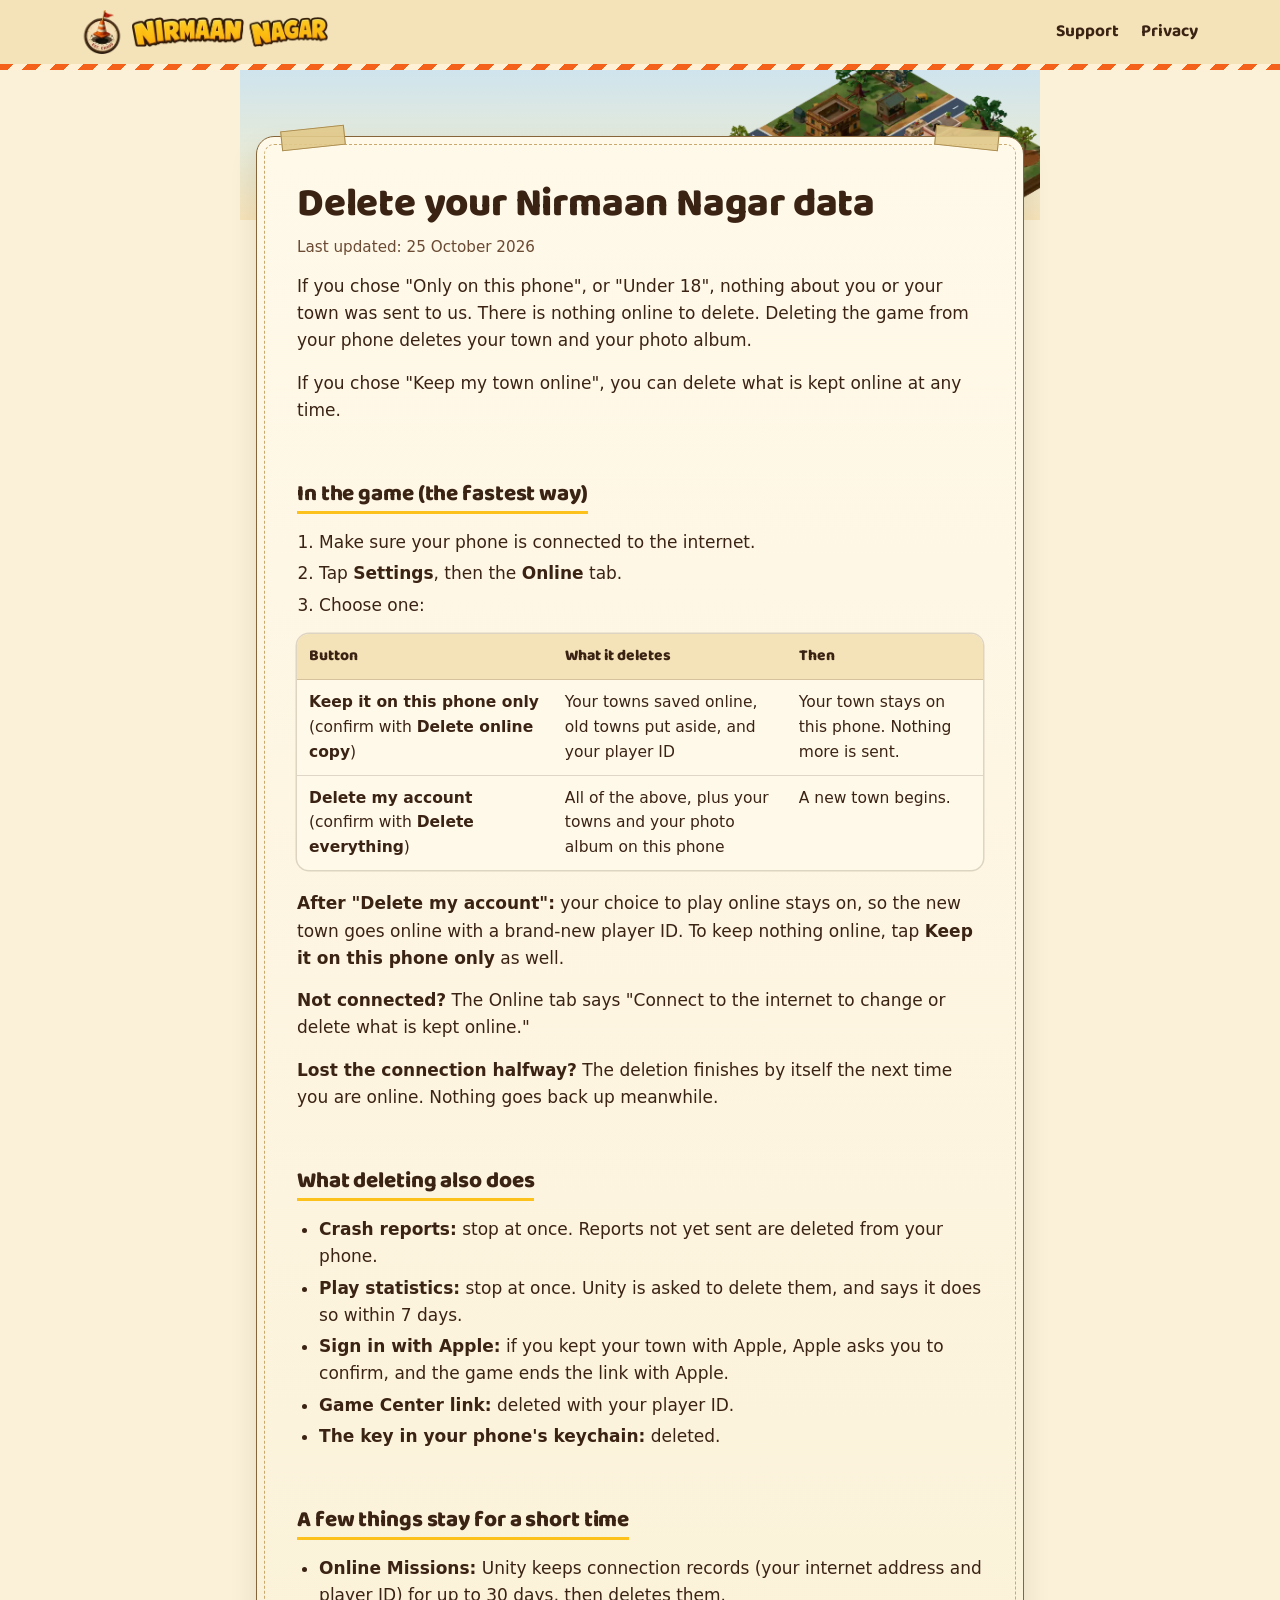
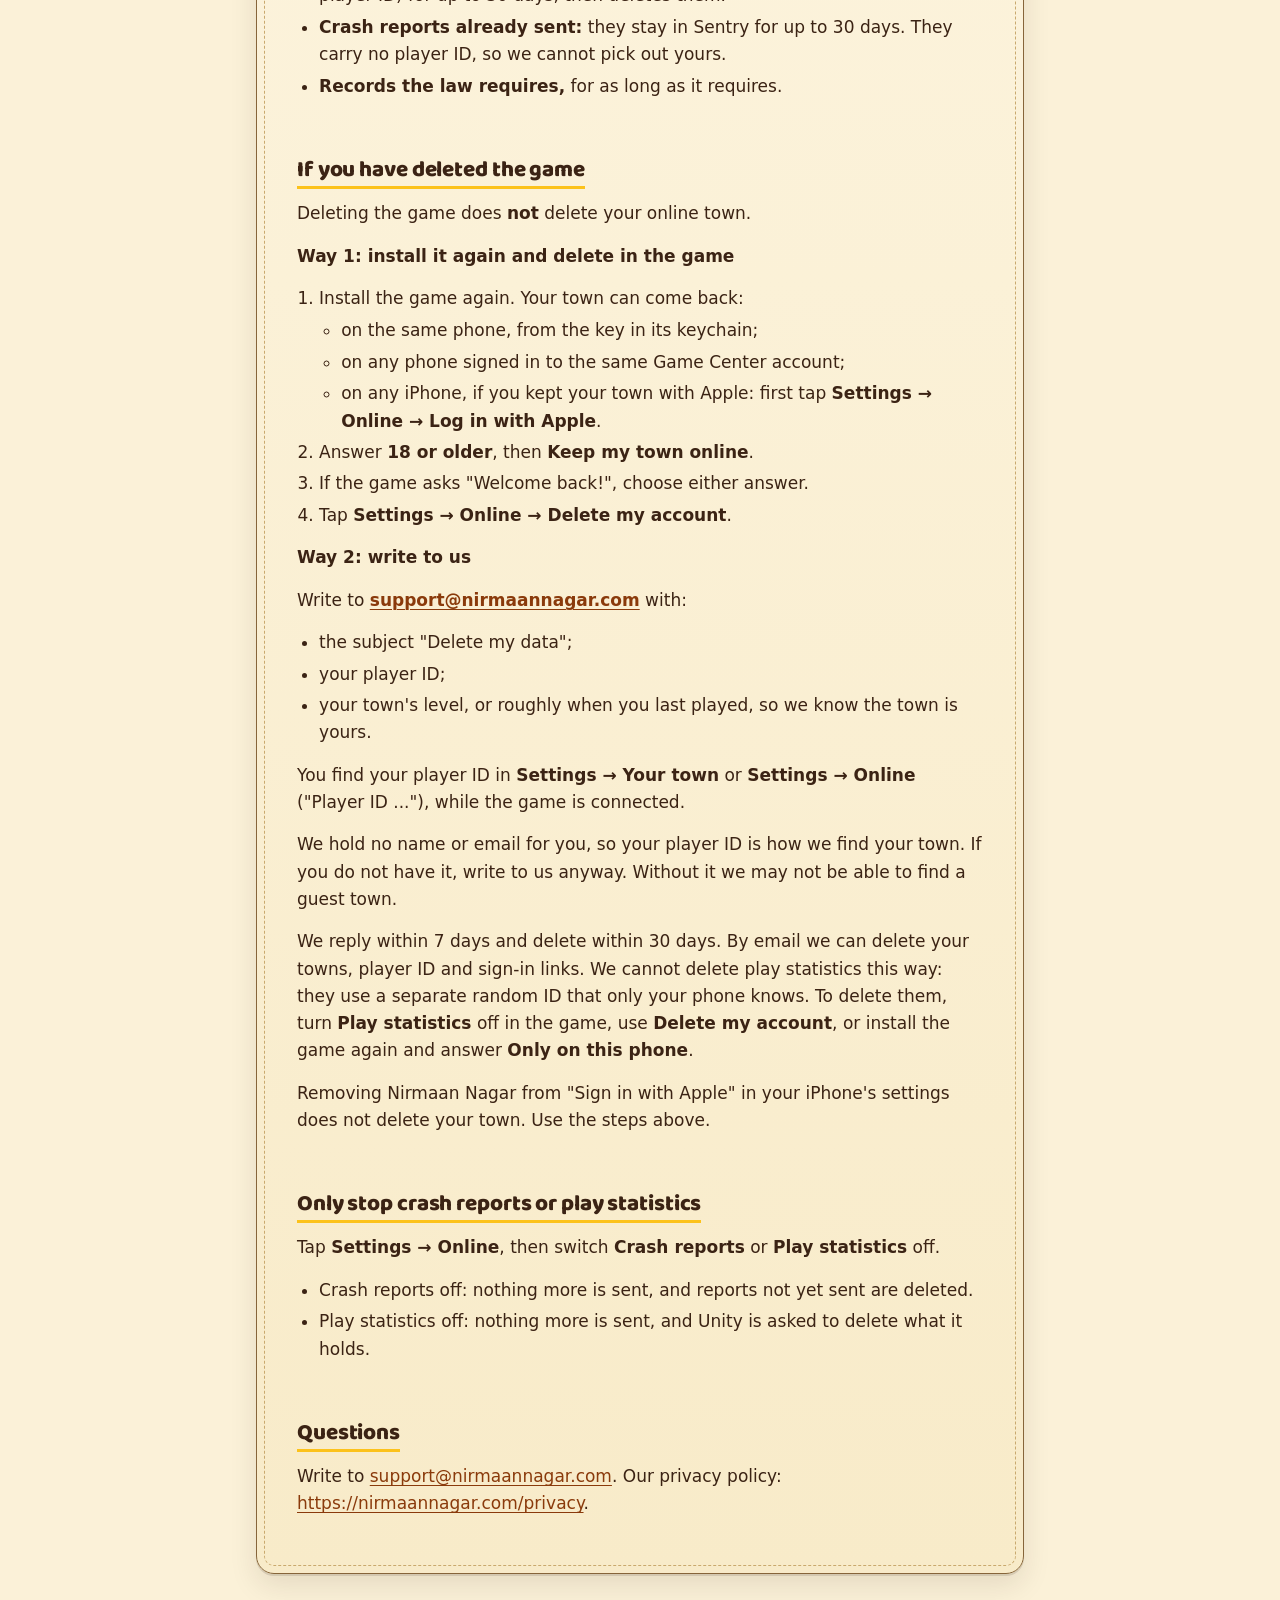
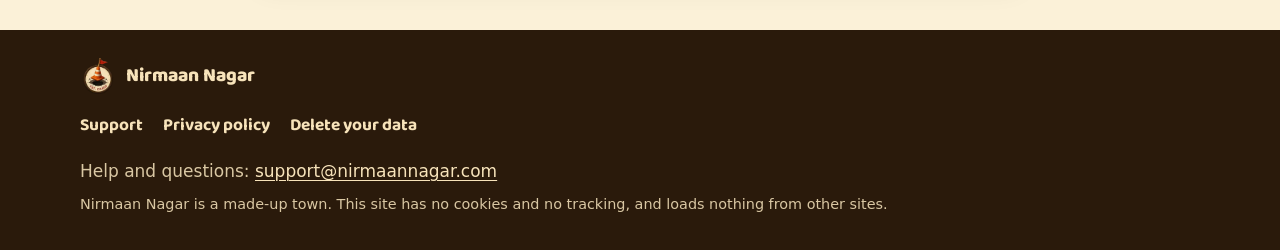
==== delete/index.html @ 1f92f524 "nirmaannagar.com" ====
<!doctype html>
<html lang="en">
<head>
<meta charset="utf-8">
<meta name="viewport" content="width=device-width, initial-scale=1, viewport-fit=cover">
<meta http-equiv="Content-Security-Policy" content="default-src 'none'; style-src 'self'; font-src 'self'; img-src 'self'; base-uri 'none'; form-action 'none'">
<meta name="referrer" content="no-referrer">
<meta name="color-scheme" content="light dark">
<meta name="theme-color" content="#f4e2b8" media="(prefers-color-scheme: light)">
<meta name="theme-color" content="#21150a" media="(prefers-color-scheme: dark)">
<title>Delete your data · Nirmaan Nagar</title>
<meta name="description" content="How to delete what Nirmaan Nagar keeps online, in the game or by email.">
<link rel="canonical" href="https://nirmaannagar.com/delete/">
<meta property="og:type" content="website">
<meta property="og:site_name" content="Nirmaan Nagar">
<meta property="og:locale" content="en_IN">
<meta property="og:url" content="https://nirmaannagar.com/delete/">
<meta property="og:title" content="Delete your data · Nirmaan Nagar">
<meta property="og:description" content="How to delete what Nirmaan Nagar keeps online, in the game or by email.">
<meta property="og:image" content="https://nirmaannagar.com/assets/og.jpg">
<meta property="og:image:type" content="image/jpeg">
<meta property="og:image:width" content="1200">
<meta property="og:image:height" content="630">
<meta property="og:image:alt" content="Nirmaan Nagar, est. chaos: the yellow logo, “Coming soon on the App Store” and “A little city, a glorious mess.”, beside a busy junction in the game, cows sitting among the shops and autos.">
<meta name="twitter:card" content="summary_large_image">
<meta name="twitter:title" content="Delete your data · Nirmaan Nagar">
<meta name="twitter:description" content="How to delete what Nirmaan Nagar keeps online, in the game or by email.">
<meta name="twitter:image" content="https://nirmaannagar.com/assets/og.jpg">
<meta name="twitter:image:alt" content="Nirmaan Nagar, est. chaos: the yellow logo, “Coming soon on the App Store” and “A little city, a glorious mess.”, beside a busy junction in the game, cows sitting among the shops and autos.">
<link rel="icon" href="../assets/icon-64.png" sizes="64x64" type="image/png">
<link rel="apple-touch-icon" href="../assets/apple-touch-icon.png">
<link rel="preload" href="../assets/fonts/baloo2-latin.woff2" as="font" type="font/woff2" crossorigin>
<link rel="stylesheet" href="../assets/site.css">
</head>
<body>
<a class="skip" href="#main">Skip to the page</a>
<header class="top">
<div class="bar">
<a class="brand" href="../"><img class="brand-badge" src="../assets/badge.webp" width="96" height="96" alt=""><img class="brand-word" src="../assets/wordmark.webp" width="419" height="64" alt="Nirmaan Nagar"></a>
<nav aria-label="Site"><a href="../support/">Support</a><a href="../privacy/">Privacy</a></nav>
</div>
</header>
<main id="main" class="doc">
<div class="sky-band sky-thin" aria-hidden="true"><img class="sky-town" src="../assets/town/still-960.webp" width="960" height="635" alt="" decoding="async"></div>
<article class="sheet">
<h1>Delete your Nirmaan Nagar data</h1>
<p class="updated">Last updated: 25 October 2026</p>
<p>If you chose "Only on this phone", or "Under 18", nothing about you or your town was sent to us. There is nothing online to delete. Deleting the game from your phone deletes your town and your photo album.</p>
<p>If you chose "Keep my town online", you can delete what is kept online at any time.</p>
<h2 id="in-the-game-the-fastest-way">In the game (the fastest way)</h2>
<ol><li>Make sure your phone is connected to the internet.</li><li>Tap <strong>Settings</strong>, then the <strong>Online</strong> tab.</li><li>Choose one:</li></ol>
<div class="table"><table class="stack"><thead><tr><th scope="col">Button</th><th scope="col">What it deletes</th><th scope="col">Then</th></tr></thead><tbody><tr><td data-label="Button"><strong>Keep it on this phone only</strong> (confirm with <strong>Delete online copy</strong>)</td><td data-label="What it deletes">Your towns saved online, old towns put aside, and your player ID</td><td data-label="Then">Your town stays on this phone. Nothing more is sent.</td></tr><tr><td data-label="Button"><strong>Delete my account</strong> (confirm with <strong>Delete everything</strong>)</td><td data-label="What it deletes">All of the above, plus your towns and your photo album on this phone</td><td data-label="Then">A new town begins.</td></tr></tbody></table></div>
<p><strong>After "Delete my account":</strong> your choice to play online stays on, so the new town goes online with a brand-new player ID. To keep nothing online, tap <strong>Keep it on this phone only</strong> as well.</p>
<p><strong>Not connected?</strong> The Online tab says "Connect to the internet to change or delete what is kept online."</p>
<p><strong>Lost the connection halfway?</strong> The deletion finishes by itself the next time you are online. Nothing goes back up meanwhile.</p>
<h2 id="what-deleting-also-does">What deleting also does</h2>
<ul><li><strong>Crash reports:</strong> stop at once. Reports not yet sent are deleted from your phone.</li><li><strong>Play statistics:</strong> stop at once. Unity is asked to delete them, and says it does so within 7 days.</li><li><strong>Sign in with Apple:</strong> if you kept your town with Apple, Apple asks you to confirm, and the game ends the link with Apple.</li><li><strong>Game Center link:</strong> deleted with your player ID.</li><li><strong>The key in your phone's keychain:</strong> deleted.</li></ul>
<h2 id="a-few-things-stay-for-a-short-time">A few things stay for a short time</h2>
<ul><li><strong>Online Missions:</strong> Unity keeps connection records (your internet address and player ID) for up to 30 days, then deletes them.</li><li><strong>Crash reports already sent:</strong> they stay in Sentry for up to 30 days. They carry no player ID, so we cannot pick out yours.</li><li><strong>Records the law requires,</strong> for as long as it requires.</li></ul>
<h2 id="if-you-have-deleted-the-game">If you have deleted the game</h2>
<p>Deleting the game does <strong>not</strong> delete your online town.</p>
<p><strong>Way 1: install it again and delete in the game</strong></p>
<ol><li>Install the game again. Your town can come back:<ul><li>on the same phone, from the key in its keychain;</li><li>on any phone signed in to the same Game Center account;</li><li>on any iPhone, if you kept your town with Apple: first tap <strong>Settings → Online → Log in with Apple</strong>.</li></ul></li><li>Answer <strong>18 or older</strong>, then <strong>Keep my town online</strong>.</li><li>If the game asks "Welcome back!", choose either answer.</li><li>Tap <strong>Settings → Online → Delete my account</strong>.</li></ol>
<p><strong>Way 2: write to us</strong></p>
<p>Write to <strong><a href="mailto:support@nirmaannagar.com">support@nirmaannagar.com</a></strong> with:</p>
<ul><li>the subject "Delete my data";</li><li>your player ID;</li><li>your town's level, or roughly when you last played, so we know the town is yours.</li></ul>
<p>You find your player ID in <strong>Settings → Your town</strong> or <strong>Settings → Online</strong> ("Player ID ..."), while the game is connected.</p>
<p>We hold no name or email for you, so your player ID is how we find your town. If you do not have it, write to us anyway. Without it we may not be able to find a guest town.</p>
<p>We reply within 7 days and delete within 30 days. By email we can delete your towns, player ID and sign-in links. We cannot delete play statistics this way: they use a separate random ID that only your phone knows. To delete them, turn <strong>Play statistics</strong> off in the game, use <strong>Delete my account</strong>, or install the game again and answer <strong>Only on this phone</strong>.</p>
<p>Removing Nirmaan Nagar from "Sign in with Apple" in your iPhone's settings does not delete your town. Use the steps above.</p>
<h2 id="only-stop-crash-reports-or-play-statistics">Only stop crash reports or play statistics</h2>
<p>Tap <strong>Settings → Online</strong>, then switch <strong>Crash reports</strong> or <strong>Play statistics</strong> off.</p>
<ul><li>Crash reports off: nothing more is sent, and reports not yet sent are deleted.</li><li>Play statistics off: nothing more is sent, and Unity is asked to delete what it holds.</li></ul>
<h2 id="questions">Questions</h2>
<p>Write to <a href="mailto:support@nirmaannagar.com">support@nirmaannagar.com</a>. Our privacy policy: <a href="../privacy/">https://nirmaannagar.com/privacy</a>.</p>
</article>
</main>
<footer class="foot">
<div class="foot-in">
<a class="foot-brand" href="../"><img src="../assets/badge.webp" width="96" height="96" alt=""><span>Nirmaan Nagar</span></a>
<nav class="foot-links" aria-label="More"><a href="../support/">Support</a><a href="../privacy/">Privacy policy</a><a href="../delete/">Delete your data</a></nav>
<p>Help and questions: <a href="mailto:support@nirmaannagar.com">support@nirmaannagar.com</a></p>
<p class="small">Nirmaan Nagar is a made-up town. This site has no cookies and no tracking, and loads nothing from other sites.</p>
</div>
</footer>
</body>
</html>
---- assets/site.css ----
@font-face {
font-family: "Baloo 2";
src: url("fonts/baloo2-latin.woff2") format("woff2");
font-weight: 400 800;
font-style: normal;
font-display: swap;
}
:root {
--paper: #fbf1d8;
--paper-2: #f4e2b8;
--sheet: #fff9ea;
--sheet-2: #f8ebc9;
--ink: #3b2314;
--ink-2: #6b4a33;
--link: #8a3a0b;
--line: rgba(59, 35, 20, .16);
--frame: #86653a;
--dash: #c9a96e;
--tape: rgba(226, 201, 138, .9);
--tape-edge: #a88a4e;
--stamp: #6f2a1f;
--focus: #2a1a0b;
--hero: #f7e3ba;
--ray: rgba(232, 161, 14, .16);
--foot: #2a1a0b;
--foot-ink: #f7e3ba;
--foot-ink-2: #d9c7a3;
--shadow: 0 2px 0 rgba(42, 26, 11, .12), 0 12px 28px rgba(42, 26, 11, .1);
--sun: #fcc21b;
--sun-hi: #ffd95a;
--sun-lo: #e8a10e;
--sun-lip: #a86a06;
--sun-edge: #6b4205;
--bark: #2a1a0b;
--bark-2: #4b3823;
--parchment: #f7e3ba;
--chai: #3b2314;
--cream: #fff4d9;
--brass-hi: #fff3c4;
--brass: #e0b85a;
--brass-lo: #8c6224;
--bubble-hi: #fffdf6;
--bubble: #fff0cc;
--bubble-edge: #86653a;
--cone: #f4611a;
--cone-cream: #fff1d6;
--stone-hi: #ffffff;
--stone: #e6dcc8;
--stone-edge: #5a4a36;
--stone-foot: #8e7f66;
--cap-hi: #ffe07a;
--cap: #f2a516;
--display: "Baloo 2", ui-rounded, "Arial Rounded MT Bold", system-ui, sans-serif;
--body: ui-rounded, -apple-system, BlinkMacSystemFont, system-ui, "Segoe UI", Roboto, "Noto Sans", sans-serif;
--mono: ui-monospace, "SF Mono", Menlo, Consolas, monospace;
--measure: 40rem;
--wide: 72rem;
--gutter-l: max(16px, env(safe-area-inset-left, 0px));
--gutter-r: max(16px, env(safe-area-inset-right, 0px));
color-scheme: light;
}
@media (prefers-color-scheme: dark) {
:root:not([data-theme="light"]) {
--paper: #1a1108;
--paper-2: #21150a;
--sheet: #2a1b0e;
--sheet-2: #22160b;
--ink: #f7e6be;
--ink-2: #d6c3a0;
--link: #fcc21b;
--line: rgba(247, 230, 190, .16);
--frame: #6b4a33;
--dash: rgba(214, 198, 168, .38);
--tape: rgba(226, 201, 138, .5);
--tape-edge: rgba(168, 138, 78, .8);
--stamp: #ff9e8a;
--focus: #fcc21b;
--hero: #24170b;
--ray: rgba(252, 194, 27, .09);
--foot: #120b05;
--shadow: 0 2px 0 rgba(0, 0, 0, .35), 0 12px 28px rgba(0, 0, 0, .3);
color-scheme: dark;
}
}
:root[data-theme="dark"] {
--paper: #1a1108;
--paper-2: #21150a;
--sheet: #2a1b0e;
--sheet-2: #22160b;
--ink: #f7e6be;
--ink-2: #d6c3a0;
--link: #fcc21b;
--line: rgba(247, 230, 190, .16);
--frame: #6b4a33;
--dash: rgba(214, 198, 168, .38);
--tape: rgba(226, 201, 138, .5);
--tape-edge: rgba(168, 138, 78, .8);
--stamp: #ff9e8a;
--focus: #fcc21b;
--hero: #24170b;
--ray: rgba(252, 194, 27, .09);
--foot: #120b05;
--shadow: 0 2px 0 rgba(0, 0, 0, .35), 0 12px 28px rgba(0, 0, 0, .3);
color-scheme: dark;
}
*, *::before, *::after { box-sizing: border-box; }
html { -webkit-text-size-adjust: 100%; text-size-adjust: 100%; }
body {
margin: 0;
background: var(--paper);
color: var(--ink);
font-family: var(--body);
font-size: 1.0625rem;
line-height: 1.6;
overflow-wrap: break-word;
min-height: 100vh;
display: flex;
flex-direction: column;
}
main { flex: 1 0 auto; width: 100%; }
img { max-width: 100%; height: auto; }
[hidden] { display: none !important; }
.visually-hidden { position: absolute; width: 1px; height: 1px; margin: -1px; padding: 0; overflow: hidden; clip-path: inset(50%); white-space: nowrap; border: 0; }
a { color: var(--link); text-decoration-thickness: .08em; text-underline-offset: .18em; }
a:hover { text-decoration-color: var(--sun); }
a:focus-visible, summary:focus-visible, button:focus-visible { outline: 3px solid var(--focus); outline-offset: 2px; border-radius: 6px; }
h1, h2, h3 { font-family: var(--display); font-weight: 800; line-height: 1.15; letter-spacing: -.005em; text-wrap: balance; }
p, ul, ol { margin: 0 0 .9em; }
ul, ol { padding-left: 1.3em; }
li { margin: .25em 0; }
li > ul, li > ol { margin: .3em 0 .2em; }
strong { font-weight: 700; }
code { font-family: var(--mono); font-size: .88em; }
.small { font-size: .9rem; }
.wrap { max-width: var(--wide); margin: 0 auto; padding-left: var(--gutter-l); padding-right: var(--gutter-r); }
.skip {
position: absolute; left: 16px; top: -60px; z-index: 3;
background: var(--sheet); color: var(--ink); padding: 8px 12px; border-radius: 8px; box-shadow: var(--shadow);
}
.skip:focus { top: 12px; }
.top { position: relative; z-index: 5; background: var(--paper-2); }
.top::after {
content: ""; display: block; height: 6px;
background: repeating-linear-gradient(-45deg, var(--cone) 0 10px, var(--cone-cream) 10px 20px);
}
.bar {
max-width: var(--wide); margin: 0 auto; padding: 8px var(--gutter-r) 8px var(--gutter-l);
display: flex; flex-wrap: wrap; align-items: center; justify-content: space-between; gap: 4px 20px;
}
.brand { display: flex; align-items: center; gap: 8px; padding: 2px 0; text-decoration: none; }
.brand-badge { display: block; width: auto; height: 44px; }
.brand-word { display: block; width: auto; height: 30px; }
nav { display: flex; flex-wrap: wrap; gap: 0 18px; font-family: var(--display); font-weight: 700; font-size: 1.08rem; }
nav a { color: var(--ink); text-decoration: none; padding: 10px 2px; }
nav a:hover, nav a[aria-current="page"] { text-decoration: underline; text-decoration-color: var(--sun-lo); text-decoration-thickness: 3px; text-underline-offset: .3em; }
@media (max-width: 479px) {
.bar { gap: 2px 12px; }
.brand { gap: 6px; }
.brand-badge { height: 36px; }
.brand-word { height: 22px; }
nav { gap: 0 14px; font-size: 1rem; }
}
.plate {
display: inline-block; margin: 0; padding: .42em 1.55em .36em;
border: 1.5px solid #120b05; border-radius: 10px;
outline: 1.5px solid rgba(247, 227, 186, .5); outline-offset: -5.5px;
background:
radial-gradient(circle at 9px 50%, var(--brass-hi) 0, var(--brass) 1.4px, var(--brass-lo) 2.9px, transparent 3.3px),
radial-gradient(circle at calc(100% - 9px) 50%, var(--brass-hi) 0, var(--brass) 1.4px, var(--brass-lo) 2.9px, transparent 3.3px),
linear-gradient(var(--bark-2), var(--bark));
box-shadow: 0 2px 0 rgba(0, 0, 0, .3);
color: var(--sun); text-shadow: 0 1px 0 #000;
font-family: var(--display); font-weight: 800; font-size: .9rem; line-height: 1.15; letter-spacing: .07em; text-transform: uppercase;
}
.button {
display: inline-block; padding: .55em 1.35em .5em; cursor: pointer;
background: linear-gradient(var(--sun-hi), var(--sun) 50%, var(--sun-lo));
border: 1.5px solid var(--sun-edge); border-radius: 14px;
box-shadow: 0 5px 0 var(--sun-lip), 0 9px 18px rgba(42, 26, 11, .18);
color: var(--bark); text-decoration: none;
font-family: var(--display); font-weight: 800; font-size: 1.08rem; line-height: 1.2;
}
.button:hover { text-decoration: none; filter: brightness(1.04); }
.button:active { transform: translateY(3px); box-shadow: 0 2px 0 var(--sun-lip); }
:root {
--tx0: 37%; --tx1: -10%; --ty0: 4%; --ty1: 1%; --tz: 1.05; --tfit: contain; --glow-x: 66%; --glow-y: 56%;
--sky: linear-gradient(180deg, #cfe4ee 0%, #e6ead9 52%, #f6e3b9 100%);
--sky-dusk: linear-gradient(180deg, #33365e 0%, #6f4f78 48%, #d48a63 100%);
--card: rgba(255, 249, 234, .96);
}
@media (prefers-color-scheme: dark) {
:root:not([data-theme="light"]) {
--sky: linear-gradient(180deg, #24313f 0%, #364350 48%, #5c4f3f 100%);
--sky-dusk: radial-gradient(52% 58% at var(--glow-x) var(--glow-y), rgba(255, 150, 80, .22), rgba(255, 150, 80, 0) 72%),
linear-gradient(180deg, #0d1020 0%, #1d1426 58%, #2a170e 100%);
--card: rgba(42, 27, 14, .96);
}
}
:root[data-theme="dark"] {
--sky: linear-gradient(180deg, #24313f 0%, #364350 48%, #5c4f3f 100%);
--sky-dusk: radial-gradient(52% 58% at var(--glow-x) var(--glow-y), rgba(255, 150, 80, .22), rgba(255, 150, 80, 0) 72%),
linear-gradient(180deg, #0d1020 0%, #1d1426 58%, #2a170e 100%);
--card: rgba(42, 27, 14, .96);
}
.stage {
position: relative; isolation: isolate; overflow: hidden; background: var(--sky);
min-height: max(600px, calc(100svh - 66px));
}
.stage-still { position: absolute; margin: 0; left: var(--tx0); right: var(--tx1); top: var(--ty0); bottom: var(--ty1); transition: opacity .8s ease; }
.stage-still img { position: absolute; inset: 0; display: block; width: 100%; height: 100%; object-fit: contain; object-fit: var(--tfit, contain); transform: scale(var(--tz, 1)); }
.town-canvas { position: absolute; inset: 0; width: 100%; height: 100%; display: block; opacity: 0; transition: opacity .8s ease; }
.town-live .town-canvas { opacity: 1; }
.town-live .stage-still { opacity: 0; visibility: hidden; transition: opacity .8s ease, visibility 0s linear .8s; }
.stage-copy { position: relative; z-index: 2; max-width: var(--wide); margin: 0 auto; padding: clamp(28px, 7vh, 72px) var(--gutter-r) 28px var(--gutter-l); pointer-events: none; }
.stage-copy > * { max-width: 27rem; pointer-events: auto; }
.logo { position: relative; margin: 0 0 6px; max-width: 26rem; }
.logo img { display: block; width: 100%; height: auto; filter: drop-shadow(0 6px 0 rgba(42, 26, 11, .16)); transform-origin: 45% 70%; }
.tagline { font-family: var(--display); font-weight: 800; font-size: clamp(1.6rem, 3vw, 2.3rem); line-height: 1.1; margin: .2em 0 .3em; text-wrap: balance; }
.lede { font-size: 1.12rem; line-height: 1.55; margin: 0 0 1.2em; color: var(--ink); }
.stage-cta { display: flex; flex-wrap: wrap; align-items: center; gap: 10px 14px; margin: 0 0 1em; }
.soon-for { font-family: var(--display); font-weight: 700; font-size: 1rem; color: var(--ink-2); }
.stage-hint { display: inline-flex; align-items: center; gap: .5em; margin: 0; font-family: var(--display); font-weight: 700; font-size: .98rem; color: var(--ink-2); }
.stage-hint.soon[hidden] { display: inline-flex !important; visibility: hidden; }
.stage-hint::before { content: ""; width: 14px; height: 14px; border-radius: 50%; background: var(--sun); box-shadow: 0 0 0 2px var(--bark); }
@media (max-width: 899px) {
:root { --tfit: cover; --tz: 1.06; --glow-x: 50%; --glow-y: 72%; }
.stage { display: flex; flex-direction: column; min-height: 0; }
.stage-still { position: relative; inset: auto; flex: none; aspect-ratio: 5 / 4; margin: 0 0 10px; }
.stage-copy { padding-top: 22px; }
.stage-copy > * { max-width: min(100%, 24rem); }
.logo { max-width: min(78%, 17rem); }
.stage .lede { display: none; }
}
@media (max-width: 599px) { .stage-still { aspect-ratio: 1 / 1; } }
@media (min-width: 900px) and (max-height: 520px) { .logo { max-width: 16rem; } .stage-copy > * { max-width: 22rem; } }
.town-layer { position: absolute; inset: 0; z-index: 1; pointer-events: none; }
.town-spot {
position: absolute; left: var(--x); top: var(--y); width: 48px; height: 48px; margin: -24px 0 0 -24px; padding: 0;
border: 0; border-radius: 50%; background: none; cursor: pointer; pointer-events: auto;
}
.town-spot-ring {
position: absolute; inset: 13px; border-radius: 50%; background: rgba(255, 249, 234, .9); border: 2.5px solid var(--bark);
box-shadow: 0 2px 0 rgba(42, 26, 11, .3);
}
.town-spot-ring::after {
content: ""; position: absolute; inset: -10px; border-radius: 50%; opacity: 0;
border: 2px solid rgba(255, 249, 234, .95); box-shadow: 0 0 12px 2px rgba(252, 194, 27, .55);
}
.town-spot:hover .town-spot-ring, .town-spot:focus-visible .town-spot-ring { background: var(--sun); }
.town-spot:active .town-spot-ring { transform: scale(.82); background: var(--sun-lo); box-shadow: none; }
.town-spot::after {
content: attr(aria-label); position: absolute; left: 50%; bottom: calc(100% - 2px); transform: translateX(-50%); pointer-events: none;
padding: .22em .7em .18em; white-space: nowrap; border-radius: 9px; opacity: 0; transition: opacity .15s ease;
background: var(--bark); color: var(--sun); font-family: var(--display); font-weight: 700; font-size: .86rem; line-height: 1.2;
}
.town-spot:hover::after, .town-spot:focus-visible::after { opacity: 1; }
.town-bubble {
position: absolute; left: var(--x); top: var(--y); transform: translate(-50%, -100%); z-index: 2; pointer-events: none;
padding: .3em .9em .25em; white-space: nowrap;
background: linear-gradient(var(--bubble-hi), var(--bubble)); color: var(--chai);
border: 1.5px solid var(--bubble-edge); border-radius: 14px; box-shadow: 0 3px 0 rgba(59, 35, 20, .2);
font-family: var(--display); font-weight: 700; font-size: 1.02rem; line-height: 1.2;
}
.town-sound {
position: absolute; z-index: 3; right: var(--gutter-r); bottom: 14px; width: 44px; height: 44px; display: grid; place-items: center;
border-radius: 50%; border: 1.5px solid var(--bark); background: rgba(255, 249, 234, .92); color: var(--bark); cursor: pointer;
}
.town-sound svg { width: 22px; height: 22px; }
.town-sound[data-state="off"] .wave { display: none; }
.town-sound[data-state="on"] .cross { display: none; }
nav .bar-cta {
margin-left: 6px; padding: 7px 14px 6px; border-radius: 12px; text-decoration: none; color: var(--bark);
background: linear-gradient(var(--sun-hi), var(--sun) 50%, var(--sun-lo)); border: 1.5px solid var(--sun-edge); box-shadow: 0 3px 0 var(--sun-lip);
}
nav .bar-cta:hover { text-decoration: none; filter: brightness(1.04); }
.launch-bar { display: none; }
@media (max-width: 759px) {
nav .bar-cta { display: none; }
.launch-bar:not([hidden]) {
display: flex; position: fixed; z-index: 5; left: 0; right: 0; bottom: 0; align-items: center; justify-content: center; gap: 12px;
padding: 10px var(--gutter-r) calc(10px + env(safe-area-inset-bottom, 0px)) var(--gutter-l);
background: rgba(42, 26, 11, .94); color: var(--parchment); box-shadow: 0 -4px 18px rgba(0, 0, 0, .2);
}
.launch-bar .button { font-size: 1rem; padding: .45em 1.1em .4em; }
}
.story { position: relative; --side-x0: 44; --side-x1: 99; --side-y0: 9; --side-y1: 94; --side-fit: contain; --card-at: center; }
.backdrop { display: none; }
.chapter {
max-width: var(--wide); margin: 0 auto; padding: clamp(48px, 7vw, 76px) var(--gutter-r) 0 var(--gutter-l);
display: grid; gap: 22px 48px; align-items: center;
}
.chapter > * { min-width: 0; }
.chapter h2 { font-size: clamp(1.8rem, 4.6vw, 2.5rem); margin: .45em 0 .3em; }
.chapter-card > p:last-child { margin-bottom: 0; }
.chapter-art { margin: 0; }
.chapter .deck { grid-auto-flow: column; grid-template-columns: none; grid-auto-columns: minmax(168px, 46%); overflow-x: auto; }
.pothole-live { display: none; }
.acts { display: flex; flex-wrap: wrap; gap: 12px; margin: 1em 0 .4em; }
.button-quiet { background: linear-gradient(var(--bubble-hi), var(--bubble)); border-color: var(--bubble-edge); box-shadow: 0 5px 0 var(--frame), 0 9px 18px rgba(42, 26, 11, .14); color: var(--chai); }
.button-quiet:active { box-shadow: 0 2px 0 var(--frame); }
@media (min-width: 900px) {
.chapter:not(.chapter-wide):not(.chapter-launch) { grid-template-columns: minmax(0, 1fr) minmax(0, 1.15fr); }
.chapter-wide .chapter-card { max-width: var(--wide); }
.story:not(.town-live) #events .chapter-card { grid-column: 1 / -1; display: grid; grid-template-columns: inherit; grid-template-rows: auto auto auto 1fr; gap: 0 48px; }
.story:not(.town-live) #events .picker { grid-area: 1 / 2 / -1; }
.story:not(.town-live) #events .plate { justify-self: start; }
}
.chapter-launch { margin-top: clamp(48px, 7vw, 76px); padding-top: 0; max-width: none; background: var(--paper-2); }
.chapter-launch::before, .chapter-launch::after {
content: ""; display: block; height: 10px; background: repeating-linear-gradient(-45deg, var(--cone) 0 12px, var(--cone-cream) 12px 24px);
}
.chapter-launch .chapter-card { max-width: var(--wide); width: 100%; margin: 0 auto; padding: 30px var(--gutter-r) 32px var(--gutter-l); }
.chapter-launch h2 { font-size: clamp(1.7rem, 5vw, 2.4rem); margin: 0 0 .25em; }
.chapter-launch p { margin: 0 0 .5em; }
.loop .frame { position: relative; overflow: hidden; aspect-ratio: 16 / 9; border-radius: 14px; border: 2px solid var(--bark); box-shadow: var(--shadow); background: var(--paper-2); }
.loop .frame img, .loop-video { display: block; width: 100%; height: 100%; object-fit: cover; }
.loop-video { position: absolute; inset: 0; opacity: 0; transition: opacity .4s ease; }
.loop .frame.moving .loop-video { opacity: 1; }
.loop figcaption { margin-top: 6px; color: var(--ink-2); font-family: var(--display); font-weight: 700; font-size: .95rem; }
.loop-toggle {
position: absolute; right: 10px; bottom: 10px; width: 44px; height: 44px; padding: 0; cursor: pointer;
border-radius: 50%; border: 1.5px solid var(--bark); background: rgba(255, 249, 234, .92);
}
.loop-toggle::before, .loop-toggle::after { content: ""; position: absolute; top: 14px; width: 5px; height: 16px; border-radius: 2px; background: var(--bark); }
.loop-toggle::before { left: 15px; }
.loop-toggle::after { right: 15px; }
.loop-toggle[data-state="paused"]::before { left: 17px; width: 0; height: 0; border-radius: 0; background: none; border-style: solid; border-width: 8px 0 8px 13px; border-color: transparent transparent transparent var(--bark); }
.loop-toggle[data-state="paused"]::after { display: none; }
.town-live .backdrop {
display: block; position: fixed; z-index: 0; left: 0; right: 0; top: 0; height: 100lvh; overflow: hidden; background: var(--sky);
}
.town-live .backdrop::after { content: ""; position: absolute; inset: 0; background: var(--sky-dusk); opacity: var(--dusk, 0); pointer-events: none; }
.town-live.story-ended .backdrop { position: absolute; top: auto; bottom: 0; }
.town-live .backdrop .town-canvas { z-index: 1; }
.town-live .backdrop .town-layer { z-index: 2; }
.town-live .stage { background: none; z-index: 1; }
.town-live .chapter {
position: relative; z-index: 1; display: flex; align-items: center; min-height: 140svh; padding-top: 0; pointer-events: none;
}
.town-live .chapter-card {
pointer-events: auto; width: min(100%, 30rem); padding: 22px 24px 24px;
background: var(--card); border: 1.5px solid var(--line); border-radius: 18px; box-shadow: var(--shadow);
}
.town-live .chapter-wide .chapter-card { width: min(100%, 38rem); }
.town-live .chapter-art { display: none; }
.town-live .picker-meme { display: block; }
.town-live .picker-meme .panels { max-width: 23rem; margin: 6px auto 0; }
.town-live .pothole-live { display: flex; flex-wrap: wrap; align-items: center; gap: 12px 16px; }
.level-now { font-family: var(--display); font-weight: 800; font-size: 1.15rem; }
.town-live .chapter-launch { background: none; margin-top: 0; max-width: var(--wide); }
.town-live .chapter-launch::before, .town-live .chapter-launch::after { display: none; }
.town-live .chapter-launch .chapter-card { margin: 0; width: min(100%, 34rem); padding: 26px 26px 24px; border-top: 10px solid var(--cone); }
.story-sentinel { height: 1px; }
.town-live > .town-sound {
position: fixed; right: max(16px, env(safe-area-inset-right, 0px)); bottom: calc(16px + env(safe-area-inset-bottom, 0px)); z-index: 4;
}
.town-live.story-ended > .town-sound { display: none; }
.bar-on .town-live > .town-sound { bottom: calc(80px + env(safe-area-inset-bottom, 0px)); }
.bar-on body { padding-bottom: calc(68px + env(safe-area-inset-bottom, 0px)); }
@media (max-width: 899px), (orientation: portrait) and (max-width: 1199px) {
.story { --side-x0: 0; --side-x1: 100; --side-y0: 6; --side-y1: 47; --side-fit: contain; --card-at: .49; }
.town-live .chapter { display: block; min-height: 0; padding-top: 52svh; padding-bottom: 38svh; }
.town-live .chapter-card, .town-live .chapter-wide .chapter-card, .town-live .chapter-launch .chapter-card { width: 100%; max-width: 40rem; }
}
.town-banner {
position: absolute; left: var(--x); top: var(--y); z-index: 3; transform: translate(-50%, -50%); pointer-events: none;
padding: .45em 1.3em .35em; white-space: nowrap;
background: linear-gradient(#3a76d8, #1f4aa8); color: #fff;
border: 2.5px solid #f2cf6a; border-radius: 12px; box-shadow: 0 4px 0 #14306e, 0 10px 24px rgba(0, 0, 0, .25);
font-family: var(--display); font-weight: 800; font-size: clamp(1rem, 2.4vw, 1.35rem); letter-spacing: .06em; text-transform: uppercase;
text-shadow: 0 2px 0 rgba(0, 0, 0, .3);
}
.voices-title { margin: 1.4em 0 12px; color: var(--ink-2); font-size: 1.12rem; letter-spacing: .02em; }
.voices-title .hint { display: block; margin-top: 2px; font-family: var(--body); font-weight: 600; font-size: .9rem; letter-spacing: 0; }
.bubbles { list-style: none; margin: 0 0 1.2em; padding: 0; display: flex; flex-wrap: wrap; gap: 14px 12px; }
.bubble {
position: relative; display: inline-flex; align-items: center; gap: .45em; margin: 0;
padding: .32em .95em .28em .75em;
background: linear-gradient(var(--bubble-hi), var(--bubble)); color: var(--chai);
border: 1.5px solid var(--bubble-edge); border-radius: 14px; box-shadow: 0 2px 0 rgba(59, 35, 20, .16);
font-family: var(--display); font-weight: 700; font-size: 1rem; line-height: 1.2; white-space: nowrap;
}
.bubble::after {
content: ""; position: absolute; left: 20px; bottom: -6px; width: 10px; height: 10px;
background: var(--bubble); border-right: 1.5px solid var(--bubble-edge); border-bottom: 1.5px solid var(--bubble-edge);
transform: rotate(45deg);
}
.bubble svg { width: 1.1em; height: 1.1em; flex: none; }
.icons { position: absolute; width: 0; height: 0; overflow: hidden; }
.bubble-play {
display: inline-flex; align-items: center; gap: .45em; margin: -.32em -.95em -.28em -.75em; padding: .32em .95em .28em .75em;
border: 0; border-radius: 12px; background: transparent; color: inherit; font: inherit; cursor: pointer;
}
.bubble-play::after {
content: ""; width: .45em; height: .75em; margin-left: .1em; border: 2.5px solid currentColor; border-left: 0;
border-radius: 0 60% 60% 0; opacity: .55;
}
.bubble.speaking { border-color: var(--sun-edge); box-shadow: 0 0 0 3px var(--sun), 0 2px 0 rgba(59, 35, 20, .16); }
.bubble:nth-child(even) { transform: translateY(5px); }
@media (max-width: 559px) {
.bubbles { gap: 12px 10px; }
.bubble { font-size: .95rem; }
.bubble:nth-child(even) { transform: none; }
.bubble:nth-child(n+5) { display: none; }
}
.shot { margin: 0; min-width: 0; }
.shot img { display: block; width: 100%; height: auto; border-radius: 14px; border: 2px solid var(--bark); box-shadow: var(--shadow); }
.shot figcaption { margin-top: 6px; color: var(--ink-2); font-family: var(--display); font-weight: 700; font-size: .95rem; }
.duo { display: grid; gap: 18px; min-width: 0; margin-top: 18px; }
.deck {
list-style: none; margin: 4px 0 0; padding: 4px 2px 12px; display: grid; grid-auto-flow: column; grid-auto-columns: minmax(196px, 1fr);
gap: 16px; overflow-x: auto; scroll-snap-type: x mandatory; overscroll-behavior-x: contain;
}
.card { position: relative; margin: 0; min-width: 0; scroll-snap-align: start; }
.card-in { position: relative; height: 100%; }
.face {
display: flex; flex-direction: column; gap: 6px; padding: 12px 14px 14px;
background: var(--sheet); border: 1.5px solid var(--line); border-radius: 16px; box-shadow: var(--shadow);
}
.front img { display: block; width: 100%; height: auto; aspect-ratio: 5 / 4; object-fit: contain; }
.card-name { font-family: var(--display); font-weight: 800; font-size: 1.1rem; line-height: 1.2; color: var(--ink); }
.card-desc { font-size: .95rem; line-height: 1.45; color: var(--ink-2); }
.card-meta { margin-top: auto; font-family: var(--display); font-weight: 700; font-size: .78rem; letter-spacing: .05em; text-transform: uppercase; color: var(--stamp); }
.face.back { margin-top: 8px; }
.card:not(.turnable) .back .card-name { display: none; }
.turnable { perspective: 1100px; }
.turnable .card-in { display: grid; transform-style: preserve-3d; transition: transform .55s cubic-bezier(.2, .8, .2, 1); }
.turnable .face { grid-area: 1 / 1; margin: 0; -webkit-backface-visibility: hidden; backface-visibility: hidden; }
.turnable .back { justify-content: center; transform: rotateY(180deg); background: linear-gradient(var(--bark-2), var(--bark)); border-color: #120b05; }
.turnable .back .card-name { color: var(--sun); }
.turnable .back .card-desc { color: var(--parchment); }
.turnable .back .card-meta { color: var(--sun-hi); }
.turnable.turned .card-in { transform: rotateY(180deg); }
.card-turn { position: absolute; inset: 0; padding: 0; border: 0; border-radius: 16px; background: transparent; cursor: pointer; }
@media (min-width: 760px) {
.deck { grid-auto-flow: row; grid-template-columns: repeat(4, minmax(0, 1fr)); overflow: visible; }
}
.grow { margin: 0; min-width: 0; }
.grow-steps { list-style: none; margin: 0; padding: 0; display: grid; grid-template-columns: repeat(2, minmax(0, 1fr)); gap: 10px; }
.grow-step { margin: 0; }
.grow-step img { display: block; width: 100%; height: auto; border-radius: 12px; border: 2px solid var(--bark); }
.grow-name { display: block; margin-top: 4px; font-family: var(--display); font-weight: 700; font-size: .9rem; color: var(--ink-2); }
.stepper .grow-steps { grid-template-columns: minmax(0, 1fr); }
.stepper .grow-step { grid-area: 1 / 1; opacity: 0; visibility: hidden; transition: opacity .35s ease, visibility .35s; }
.stepper .grow-step.on { opacity: 1; visibility: visible; }
.stepper .grow-name { display: none; }
.stepper .grow-step img { border-width: 3px; border-radius: 16px; box-shadow: var(--shadow); }
.grow-bar { display: flex; flex-wrap: wrap; align-items: center; justify-content: space-between; gap: 10px 16px; margin-top: 16px; }
.grow-status { margin: 0; font-family: var(--display); font-weight: 800; font-size: 1.15rem; }
.print {
position: relative; margin: 0; padding: 8px 8px 7px; background: var(--sheet);
border: 1px solid var(--line); border-radius: 6px; box-shadow: var(--shadow); transform: rotate(-1.2deg);
}
.print::before {
content: ""; position: absolute; top: -10px; left: 31%; width: 38%; height: 18px;
background: var(--tape); border: 1px solid var(--tape-edge); transform: rotate(-3deg);
}
.print img { display: block; width: 100%; height: auto; border-radius: 3px; }
.print figcaption {
margin-top: 6px; text-align: center; color: var(--ink-2);
font-family: var(--display); font-weight: 800; font-size: .8rem; letter-spacing: .07em; text-transform: uppercase;
}
.meme-actions { display: flex; justify-content: center; gap: 10px; margin: 8px 0 2px; }
.meme-share, .meme-save {
display: inline-flex; align-items: center; min-height: 40px; padding: .3em 1.1em .25em; cursor: pointer; text-decoration: none;
background: linear-gradient(var(--bubble-hi), var(--bubble)); color: var(--chai);
border: 1.5px solid var(--bubble-edge); border-radius: 10px; box-shadow: 0 2px 0 rgba(59, 35, 20, .2);
font-family: var(--display); font-weight: 800; font-size: .92rem; line-height: 1.2;
}
.meme-share { background: linear-gradient(var(--sun-hi), var(--sun) 50%, var(--sun-lo)); border-color: var(--sun-edge); }
.meme-save:hover, .meme-share:hover { filter: brightness(1.04); }
.picker { position: relative; min-width: 0; }
.pick { position: absolute; width: 1px; height: 1px; margin: 0; opacity: 0; pointer-events: none; }
.chips { display: flex; flex-wrap: wrap; gap: 8px; margin: 0 0 16px; }
.chips label {
cursor: pointer; user-select: none; -webkit-user-select: none; padding: .36em .9em .3em;
background: linear-gradient(var(--bubble-hi), var(--bubble)); color: var(--chai);
border: 1.5px solid var(--bubble-edge); border-radius: 10px; box-shadow: 0 2px 0 rgba(59, 35, 20, .2);
font-family: var(--display); font-weight: 800; font-size: .8rem; line-height: 1.2; letter-spacing: .06em; text-transform: uppercase;
}
.chips label:hover { border-color: var(--sun-edge); }
@media (pointer: coarse) { .chips label { display: inline-flex; align-items: center; min-height: 40px; } }
.panel { display: none; margin: 0; }
.pick:nth-of-type(1):checked ~ .panels .panel:nth-of-type(1),
.pick:nth-of-type(2):checked ~ .panels .panel:nth-of-type(2),
.pick:nth-of-type(3):checked ~ .panels .panel:nth-of-type(3),
.pick:nth-of-type(4):checked ~ .panels .panel:nth-of-type(4),
.pick:nth-of-type(5):checked ~ .panels .panel:nth-of-type(5),
.pick:nth-of-type(6):checked ~ .panels .panel:nth-of-type(6),
.pick:nth-of-type(7):checked ~ .panels .panel:nth-of-type(7),
.pick:nth-of-type(8):checked ~ .panels .panel:nth-of-type(8) { display: block; }
.pick:nth-of-type(1):checked ~ .chips label:nth-of-type(1),
.pick:nth-of-type(2):checked ~ .chips label:nth-of-type(2),
.pick:nth-of-type(3):checked ~ .chips label:nth-of-type(3),
.pick:nth-of-type(4):checked ~ .chips label:nth-of-type(4),
.pick:nth-of-type(5):checked ~ .chips label:nth-of-type(5),
.pick:nth-of-type(6):checked ~ .chips label:nth-of-type(6),
.pick:nth-of-type(7):checked ~ .chips label:nth-of-type(7),
.pick:nth-of-type(8):checked ~ .chips label:nth-of-type(8) {
background: linear-gradient(var(--sun-hi), var(--sun) 50%, var(--sun-lo)); border-color: var(--sun-edge); box-shadow: 0 3px 0 var(--sun-lip);
}
.pick:nth-of-type(1):focus-visible ~ .chips label:nth-of-type(1),
.pick:nth-of-type(2):focus-visible ~ .chips label:nth-of-type(2),
.pick:nth-of-type(3):focus-visible ~ .chips label:nth-of-type(3),
.pick:nth-of-type(4):focus-visible ~ .chips label:nth-of-type(4),
.pick:nth-of-type(5):focus-visible ~ .chips label:nth-of-type(5),
.pick:nth-of-type(6):focus-visible ~ .chips label:nth-of-type(6),
.pick:nth-of-type(7):focus-visible ~ .chips label:nth-of-type(7),
.pick:nth-of-type(8):focus-visible ~ .chips label:nth-of-type(8) { outline: 3px solid var(--focus); outline-offset: 2px; }
.picker-event .panel img { display: block; width: 100%; height: auto; border-radius: 14px; border: 2px solid var(--bark); box-shadow: var(--shadow); background: var(--paper-2); }
.picker-event figcaption { margin-top: 10px; color: var(--ink-2); font-size: .98rem; line-height: 1.5; }
.picker-event figcaption strong { color: var(--ink); font-family: var(--display); font-weight: 800; font-size: 1.08rem; }
.level { display: inline-block; margin: 0 .3em; padding: 0 .5em; border-radius: 999px; background: var(--paper-2); border: 1px solid var(--line); font-size: .82rem; font-weight: 700; color: var(--ink-2); }
.picker-meme .panels { max-width: 27rem; margin: 6px auto 0; padding: 0 6px; }
@media (min-width: 760px) {
.picker-meme { display: grid; grid-template-columns: minmax(0, 1fr) minmax(0, 27rem); gap: 0 48px; align-items: start; }
.picker-meme .chips { align-content: flex-start; margin-top: 8px; }
.picker-meme .chips label { font-size: .9rem; padding: .5em 1.05em .42em; }
.picker-meme .panels { margin: 8px 0 0; }
}
.chapter-launch .chapter-card { display: flex; flex-wrap: wrap; align-items: center; gap: 20px 30px; }
.launch-words { flex: 1 1 18rem; min-width: 0; }
.launch-words h2 { margin-top: 0; }
.launch-words .small { color: var(--ink-2); }
.launch-art { justify-self: center; width: min(100%, 48rem); margin-bottom: 32px; }
.milestone {
position: relative; flex: none; width: 7.4rem; margin: 0; padding: 3.15rem .4rem .75rem; overflow: hidden;
background: linear-gradient(var(--stone-hi), var(--stone)); color: var(--chai);
border: 2.5px solid var(--stone-edge); border-radius: 3.7rem 3.7rem .8rem .8rem;
box-shadow: 0 5px 0 var(--stone-foot);
font-family: var(--display); text-align: center;
}
.milestone::before {
content: ""; position: absolute; left: 0; right: 0; top: 0; height: 2.7rem;
background: linear-gradient(var(--cap-hi), var(--cap)); border-bottom: 2.5px solid var(--stone-edge);
}
.ms-cap { position: absolute; left: 0; right: 0; top: .95rem; font-weight: 800; font-size: 1rem; line-height: 1; }
.ms-place { display: block; font-weight: 800; font-size: 1rem; line-height: 1.05; text-transform: uppercase; }
.ms-km { display: block; font-weight: 700; font-size: 1rem; line-height: 1.3; }
.contact { padding: 44px 0 60px; }
.contact h2 { font-size: clamp(1.6rem, 4.5vw, 2.1rem); margin: 0 0 .25em; }
.contact p { margin: 0 0 1.1em; }
.sky-band { position: relative; overflow: hidden; background: var(--sky); min-height: 210px; }
.sky-town { position: absolute; right: max(-4%, calc(50% - 42rem)); bottom: -46%; width: min(56%, 620px); height: auto; pointer-events: none; }
.sky-in { position: relative; max-width: var(--wide); margin: 0 auto; }
.sky-in > .page-head { margin: 0; max-width: calc(34rem + 32px); }
.sky-in > .plate, .sky-in > h1, .sky-in > .lede { max-width: 34rem; }
.notfound .sky-in { padding: 44px var(--gutter-r) 64px var(--gutter-l); }
.sky-thin { min-height: 150px; }
.sky-thin .sky-town { bottom: -70%; }
.doc .sky-thin { margin: -30px calc(-1 * var(--gutter-r)) 0 calc(-1 * var(--gutter-l)); }
.doc .sky-thin + .sheet { margin-top: -84px; }
@media (max-width: 699px) {
.sky-band { display: flex; flex-direction: column; min-height: 0; }
.sky-in { order: 1; width: 100%; }
.sky-town { order: 2; position: relative; right: auto; bottom: auto; width: 150%; max-width: none; margin: -6px 0 -46% -25%; }
.sky-thin .sky-town { margin: 0 0 -58% -25%; }
.doc .sky-thin + .sheet { margin-top: -36px; }
}
.page-head { max-width: var(--wide); margin: 0 auto; padding: 30px var(--gutter-r) 6px var(--gutter-l); }
.page-head h1 { font-size: clamp(2.3rem, 8vw, 3.3rem); margin: .3em 0 .1em; }
.page-head .lede { color: var(--ink-2); }
.support-grid {
max-width: var(--wide); margin: 0 auto; padding: 14px var(--gutter-r) 10px var(--gutter-l);
display: grid; gap: 30px; align-items: start;
}
.support-grid > * { min-width: 0; }
@media (min-width: 900px) {
.support-grid { grid-template-columns: minmax(0, 1.55fr) minmax(0, 1fr); gap: 44px; }
.contact-card { position: sticky; top: 20px; }
}
.sheet {
position: relative; padding: clamp(22px, 4vw, 40px);
background: linear-gradient(var(--sheet), var(--sheet-2));
border: 1.5px solid var(--frame); border-radius: 18px; box-shadow: var(--shadow);
outline: 1.3px dashed var(--dash); outline-offset: -9px;
}
.sheet::before, .sheet::after {
content: ""; position: absolute; top: -9px; width: 64px; height: 20px;
background: var(--tape); border: 1px solid var(--tape-edge);
}
.sheet::before { left: 24px; transform: rotate(-6deg); }
.sheet::after { right: 24px; transform: rotate(6deg); }
.contact-card h2 { font-size: 1.5rem; margin: 0 0 .2em; }
.contact-card h3 { font-size: 1.12rem; margin: 1.2em 0 .3em; }
.contact-card ul { margin-bottom: 0; }
.email { font-family: var(--display); font-weight: 800; font-size: clamp(1.15rem, 4.6vw, 1.4rem); line-height: 1.25; margin: 0 0 .5em; }
.faq-head { display: flex; flex-wrap: wrap; align-items: center; justify-content: space-between; gap: 6px 16px; }
.faq h2 { font-size: clamp(1.7rem, 5vw, 2.2rem); margin: 0; }
.stamp {
margin: 0; padding: .2em .65em .12em; transform: rotate(-6deg);
border: 3px double var(--stamp); border-radius: 8px; color: var(--stamp);
font-family: var(--mono); font-weight: 700; font-size: .85rem; line-height: 1.15; letter-spacing: .1em; text-transform: uppercase; text-align: center;
}
.stamp small { display: block; font-size: .62rem; letter-spacing: .02em; text-transform: none; }
.faq-group { margin: 1.7em 0 .55em; color: var(--ink-2); font-size: .92rem; letter-spacing: .08em; text-transform: uppercase; }
details {
margin: 0 0 10px; background: var(--sheet);
border: 1.5px solid var(--line); border-radius: 14px; box-shadow: 0 2px 0 var(--line);
}
summary {
position: relative; cursor: pointer; list-style: none; padding: 13px 50px 12px 18px;
font-family: var(--display); font-weight: 700; font-size: 1.12rem; line-height: 1.3;
}
summary::-webkit-details-marker { display: none; }
summary::after {
content: ""; position: absolute; right: 20px; top: 50%; width: 10px; height: 10px;
border-right: 3px solid var(--link); border-bottom: 3px solid var(--link); transform: translateY(-70%) rotate(45deg);
}
details[open] summary::after { transform: translateY(-25%) rotate(-135deg); }
.answer { padding: 0 18px 14px; }
.answer p:last-child { margin-bottom: 0; }
.data-links { max-width: var(--wide); margin: 0 auto; padding: 30px var(--gutter-r) 56px var(--gutter-l); }
.data-links h2 { font-size: clamp(1.6rem, 4.5vw, 2.1rem); margin: 0 0 .5em; }
.cards { display: grid; grid-template-columns: repeat(auto-fit, minmax(15rem, 1fr)); gap: 14px; }
.cards .card {
display: flex; flex-direction: column; gap: 4px; padding: 16px 18px;
background: var(--sheet); color: var(--ink); text-decoration: none;
border: 1.5px solid var(--line); border-radius: 14px; box-shadow: var(--shadow);
}
.cards .card:hover { border-color: var(--sun-lo); }
.cards .card:focus-visible { outline: 3px solid var(--focus); outline-offset: 2px; }
.card-title { font-family: var(--display); font-weight: 800; font-size: 1.18rem; color: var(--link); }
.doc { max-width: 50rem; margin: 0 auto; padding: 30px var(--gutter-r) 56px var(--gutter-l); }
.doc .sheet > h1 { font-size: clamp(1.9rem, 6vw, 2.5rem); margin: .1em 0 .2em; }
.doc h2 { font-size: 1.4rem; margin: 1.9em 0 .5em; padding-bottom: .12em; border-bottom: 3px solid var(--sun); display: inline-block; }
.doc h3 { font-size: 1.15rem; margin: 1.5em 0 .4em; }
.updated { color: var(--ink-2); font-size: .95rem; }
@media (max-width: 559px) {
.doc { padding: 22px 0 40px; }
.doc .sheet { border-left: 0; border-right: 0; border-radius: 0; outline: none; padding-left: var(--gutter-l); padding-right: var(--gutter-r); }
}
mark.fill { background: var(--sun-hi); color: var(--chai); padding: 0 .2em; border-radius: 4px; font-weight: 700; }
.table { margin: 0 0 1.2em; }
table { width: 100%; border-collapse: collapse; background: var(--sheet); border-radius: 12px; overflow: hidden; box-shadow: 0 0 0 1.5px var(--line); font-size: .97rem; }
th, td { text-align: left; vertical-align: top; padding: 10px 12px; border-bottom: 1px solid var(--line); }
th { font-family: var(--display); font-weight: 800; background: var(--paper-2); }
tr:last-child td { border-bottom: 0; }
@media (max-width: 640px) {
table.stack, table.stack tbody, table.stack tr, table.stack td { display: block; width: 100%; }
table.stack { background: none; box-shadow: none; overflow: visible; }
table.stack thead { position: absolute; width: 1px; height: 1px; overflow: hidden; clip: rect(0 0 0 0); white-space: nowrap; }
table.stack tr { background: var(--sheet); border-radius: 12px; box-shadow: 0 0 0 1.5px var(--line); margin: 0 0 12px; padding: 4px 0; }
table.stack td { border-bottom: 0; padding: 6px 14px; }
table.stack td::before { content: attr(data-label); display: block; color: var(--ink-2); font-family: var(--display); font-weight: 800; font-size: .78rem; text-transform: uppercase; letter-spacing: .05em; }
}
.notfound { width: 100%; }
.notfound h1 { font-size: clamp(2rem, 7vw, 2.8rem); margin: .4em 0 .3em; }
.foot { background: var(--foot); color: var(--foot-ink-2); }
.foot-in {
max-width: var(--wide); margin: 0 auto;
padding: 28px var(--gutter-r) calc(34px + env(safe-area-inset-bottom, 0px)) var(--gutter-l);
display: grid; gap: 8px;
}
.foot a { color: var(--foot-ink); }
.foot a:focus-visible { outline-color: var(--sun); }
.foot p { margin: 0; }
.foot-brand { display: inline-flex; align-items: center; gap: 10px; width: max-content; text-decoration: none; font-family: var(--display); font-weight: 800; font-size: 1.2rem; }
.foot-brand img { display: block; width: 36px; height: 36px; }
.foot-links { display: flex; flex-wrap: wrap; gap: 0 20px; margin: 4px 0; font-family: var(--display); font-weight: 700; }
.foot-links a { padding: 6px 0; }
@media (prefers-reduced-motion: no-preference) {
.town-spot-ring::after { animation: spot-pulse 2.2s ease-out infinite; }
.town-bubble { animation: bubble-in .25s cubic-bezier(.2, .9, .3, 1.3); }
.logo img { animation: logo-pop .95s cubic-bezier(.18, .89, .32, 1.28) .1s both; }
.js .reveal { transform: translateY(26px); transition: transform .8s cubic-bezier(.2, .8, .2, 1); }
.js .reveal.shown { transform: none; }
.cards .card, .print, .button, .chips label { transition: transform .15s ease, filter .15s ease, border-color .15s ease; }
.cards .card:hover { transform: translateY(-2px); }
.print:hover { transform: rotate(0deg) scale(1.02); }
.chips label:active { transform: translateY(2px); }
summary::after { transition: transform .15s ease; }
.panel { animation: panel-in .28s ease; }
.print.panel { animation-name: print-in; }
.shot img { transition: transform .25s ease; }
.shot:hover img { transform: scale(1.015); }
.bubble { transition: transform .15s ease, box-shadow .15s ease; }
.bubble.speaking { animation: speak .5s ease-in-out infinite alternate; }
.popped .grow-step.on img { animation: grow-pop .5s cubic-bezier(.2, .9, .3, 1.4); }
}
@media (prefers-reduced-motion: reduce) {
.turnable .card-in { transition: none; }
.stepper .grow-step { transition: none; }
}
@media (prefers-reduced-motion: reduce) and (min-width: 900px) {
.stage-still { left: max(37%, 29rem, 50% - 6rem); right: 0; }
.stage-still img {
inset: auto; top: 50%; left: 50%; width: auto; height: auto; max-width: min(92%, 50rem); max-height: 92%;
transform: translate(-50%, -50%); border: 2px solid var(--bark); border-radius: 18px; box-shadow: var(--shadow);
}
}
@media (prefers-reduced-motion: reduce) and (max-width: 899px) {
.stage-still { aspect-ratio: auto; margin: 0 var(--gutter-r) 12px var(--gutter-l); }
.stage-still img { position: static; height: auto; transform: none; border: 2px solid var(--bark); border-radius: 16px; }
}
@keyframes spot-pulse { 0% { opacity: .9; transform: scale(.55); } 100% { opacity: 0; transform: scale(1.35); } }
@keyframes bubble-in { from { opacity: 0; transform: translate(-50%, -80%) scale(.85); } }
@keyframes logo-pop {
0% { transform: translateY(-30px) scale(.7) rotate(-6deg); }
60% { transform: translateY(6px) scale(1.06) rotate(2deg); }
80% { transform: translateY(-2px) scale(.98) rotate(-1deg); }
100% { transform: none; }
}
@keyframes panel-in { from { opacity: 0; transform: translateY(8px); } }
@keyframes print-in { from { opacity: 0; } }
@keyframes speak { to { transform: translateY(-3px) scale(1.04); } }
@keyframes grow-pop { 0% { transform: scale(.9); } 100% { transform: none; } }
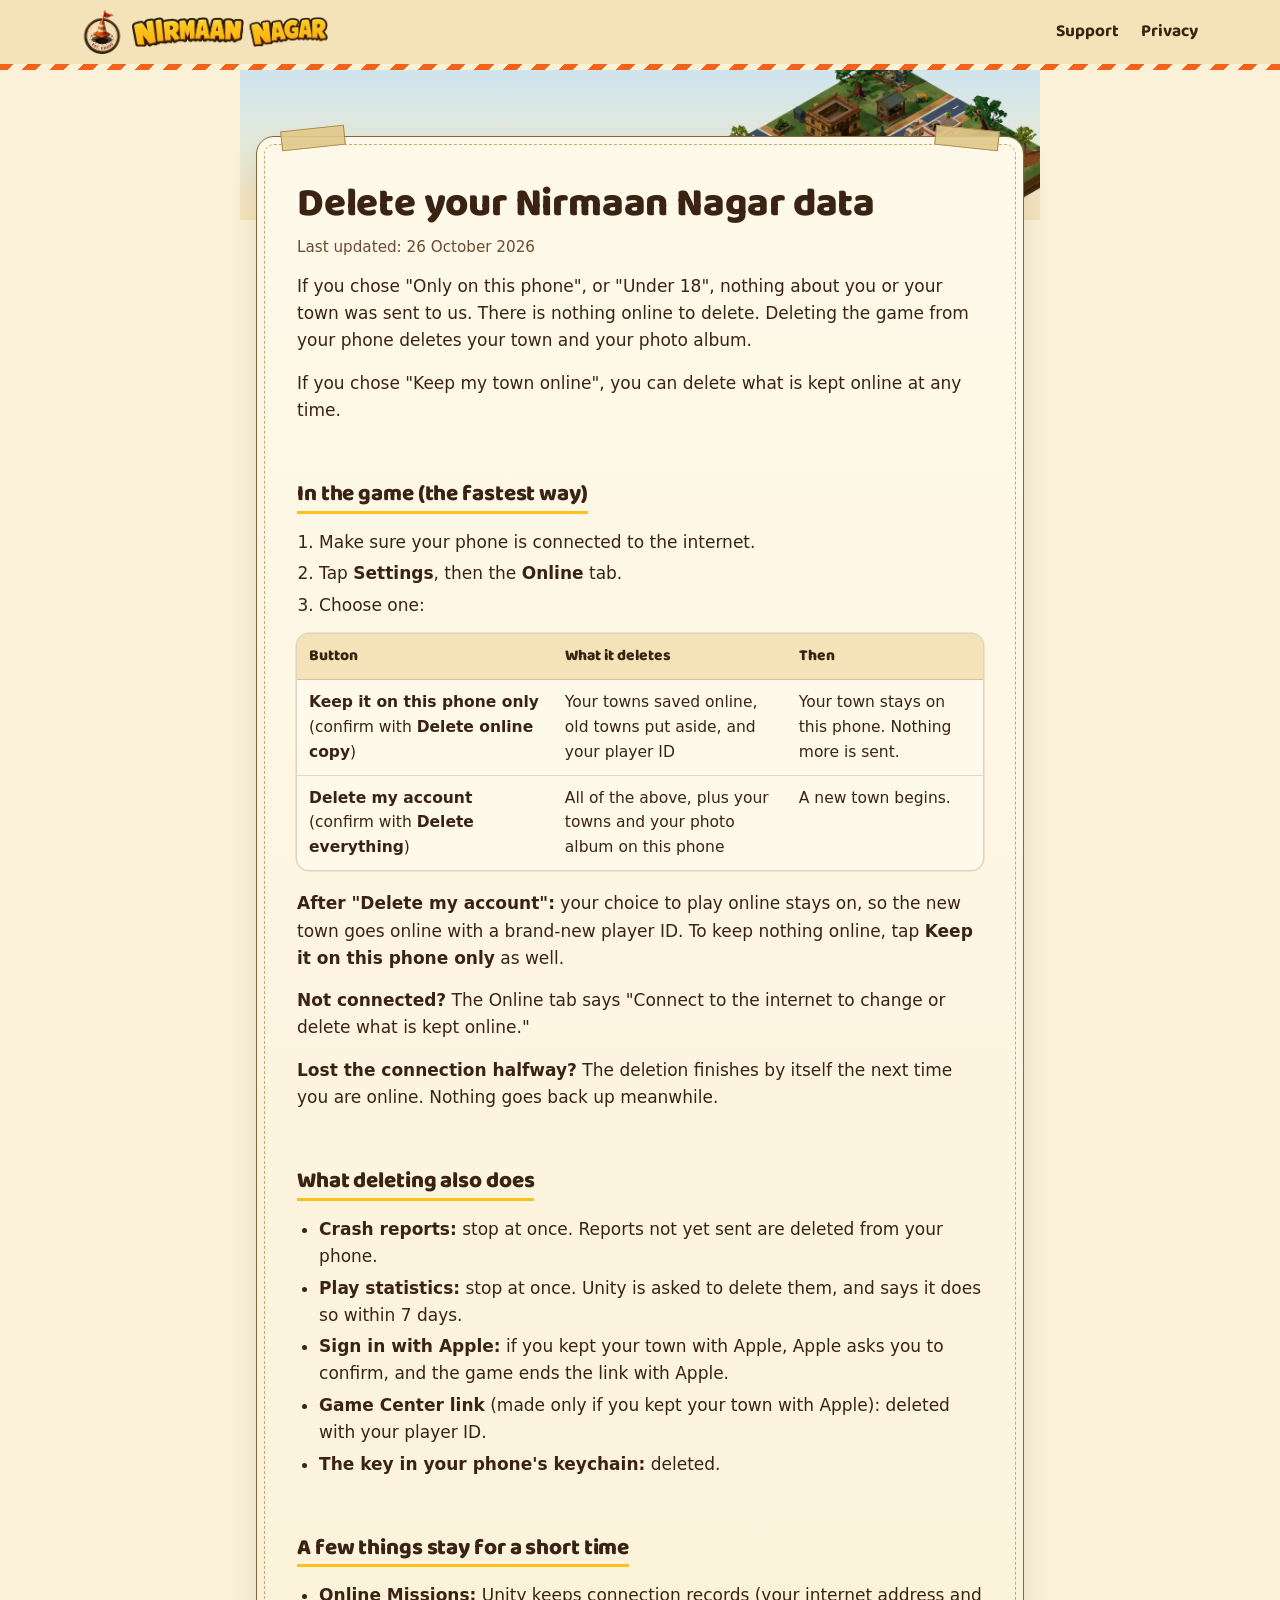
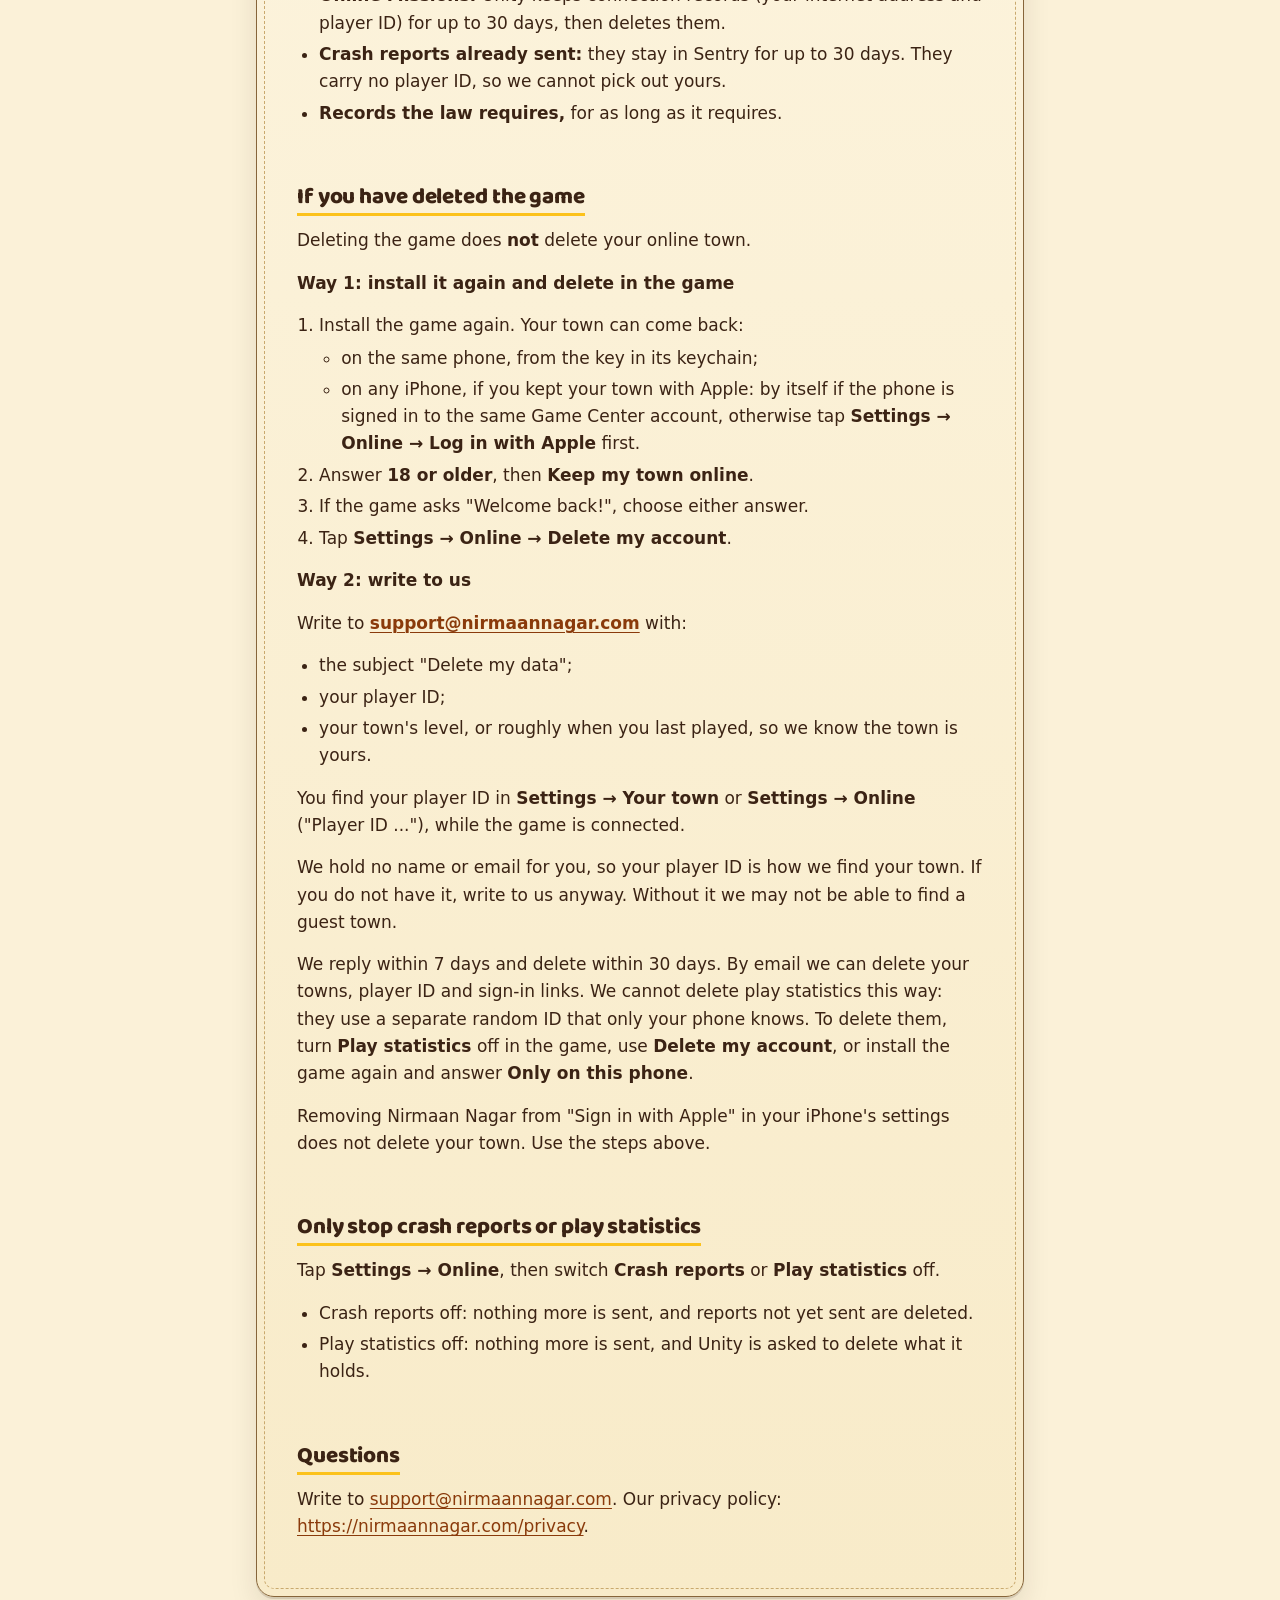
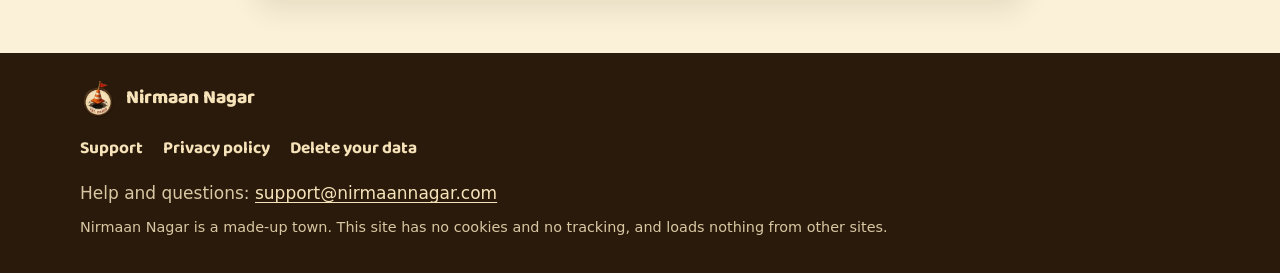
==== commit c537be50: "Update the site: the privacy, deletion and Support pages for Game Center linked only with Keep with " ====
--- a/delete/index.html
+++ b/delete/index.html
@@ -44,7 +44,7 @@
 <div class="sky-band sky-thin" aria-hidden="true"><img class="sky-town" src="../assets/town/still-960.webp" width="960" height="635" alt="" decoding="async"></div>
 <article class="sheet">
 <h1>Delete your Nirmaan Nagar data</h1>
-<p class="updated">Last updated: 25 October 2026</p>
+<p class="updated">Last updated: 26 October 2026</p>
 <p>If you chose "Only on this phone", or "Under 18", nothing about you or your town was sent to us. There is nothing online to delete. Deleting the game from your phone deletes your town and your photo album.</p>
 <p>If you chose "Keep my town online", you can delete what is kept online at any time.</p>
 <h2 id="in-the-game-the-fastest-way">In the game (the fastest way)</h2>
@@ -54,13 +54,13 @@
 <p><strong>Not connected?</strong> The Online tab says "Connect to the internet to change or delete what is kept online."</p>
 <p><strong>Lost the connection halfway?</strong> The deletion finishes by itself the next time you are online. Nothing goes back up meanwhile.</p>
 <h2 id="what-deleting-also-does">What deleting also does</h2>
-<ul><li><strong>Crash reports:</strong> stop at once. Reports not yet sent are deleted from your phone.</li><li><strong>Play statistics:</strong> stop at once. Unity is asked to delete them, and says it does so within 7 days.</li><li><strong>Sign in with Apple:</strong> if you kept your town with Apple, Apple asks you to confirm, and the game ends the link with Apple.</li><li><strong>Game Center link:</strong> deleted with your player ID.</li><li><strong>The key in your phone's keychain:</strong> deleted.</li></ul>
+<ul><li><strong>Crash reports:</strong> stop at once. Reports not yet sent are deleted from your phone.</li><li><strong>Play statistics:</strong> stop at once. Unity is asked to delete them, and says it does so within 7 days.</li><li><strong>Sign in with Apple:</strong> if you kept your town with Apple, Apple asks you to confirm, and the game ends the link with Apple.</li><li><strong>Game Center link</strong> (made only if you kept your town with Apple): deleted with your player ID.</li><li><strong>The key in your phone's keychain:</strong> deleted.</li></ul>
 <h2 id="a-few-things-stay-for-a-short-time">A few things stay for a short time</h2>
 <ul><li><strong>Online Missions:</strong> Unity keeps connection records (your internet address and player ID) for up to 30 days, then deletes them.</li><li><strong>Crash reports already sent:</strong> they stay in Sentry for up to 30 days. They carry no player ID, so we cannot pick out yours.</li><li><strong>Records the law requires,</strong> for as long as it requires.</li></ul>
 <h2 id="if-you-have-deleted-the-game">If you have deleted the game</h2>
 <p>Deleting the game does <strong>not</strong> delete your online town.</p>
 <p><strong>Way 1: install it again and delete in the game</strong></p>
-<ol><li>Install the game again. Your town can come back:<ul><li>on the same phone, from the key in its keychain;</li><li>on any phone signed in to the same Game Center account;</li><li>on any iPhone, if you kept your town with Apple: first tap <strong>Settings → Online → Log in with Apple</strong>.</li></ul></li><li>Answer <strong>18 or older</strong>, then <strong>Keep my town online</strong>.</li><li>If the game asks "Welcome back!", choose either answer.</li><li>Tap <strong>Settings → Online → Delete my account</strong>.</li></ol>
+<ol><li>Install the game again. Your town can come back:<ul><li>on the same phone, from the key in its keychain;</li><li>on any iPhone, if you kept your town with Apple: by itself if the phone is signed in to the same Game Center account, otherwise tap <strong>Settings → Online → Log in with Apple</strong> first.</li></ul></li><li>Answer <strong>18 or older</strong>, then <strong>Keep my town online</strong>.</li><li>If the game asks "Welcome back!", choose either answer.</li><li>Tap <strong>Settings → Online → Delete my account</strong>.</li></ol>
 <p><strong>Way 2: write to us</strong></p>
 <p>Write to <strong><a href="mailto:support@nirmaannagar.com">support@nirmaannagar.com</a></strong> with:</p>
 <ul><li>the subject "Delete my data";</li><li>your player ID;</li><li>your town's level, or roughly when you last played, so we know the town is yours.</li></ul>
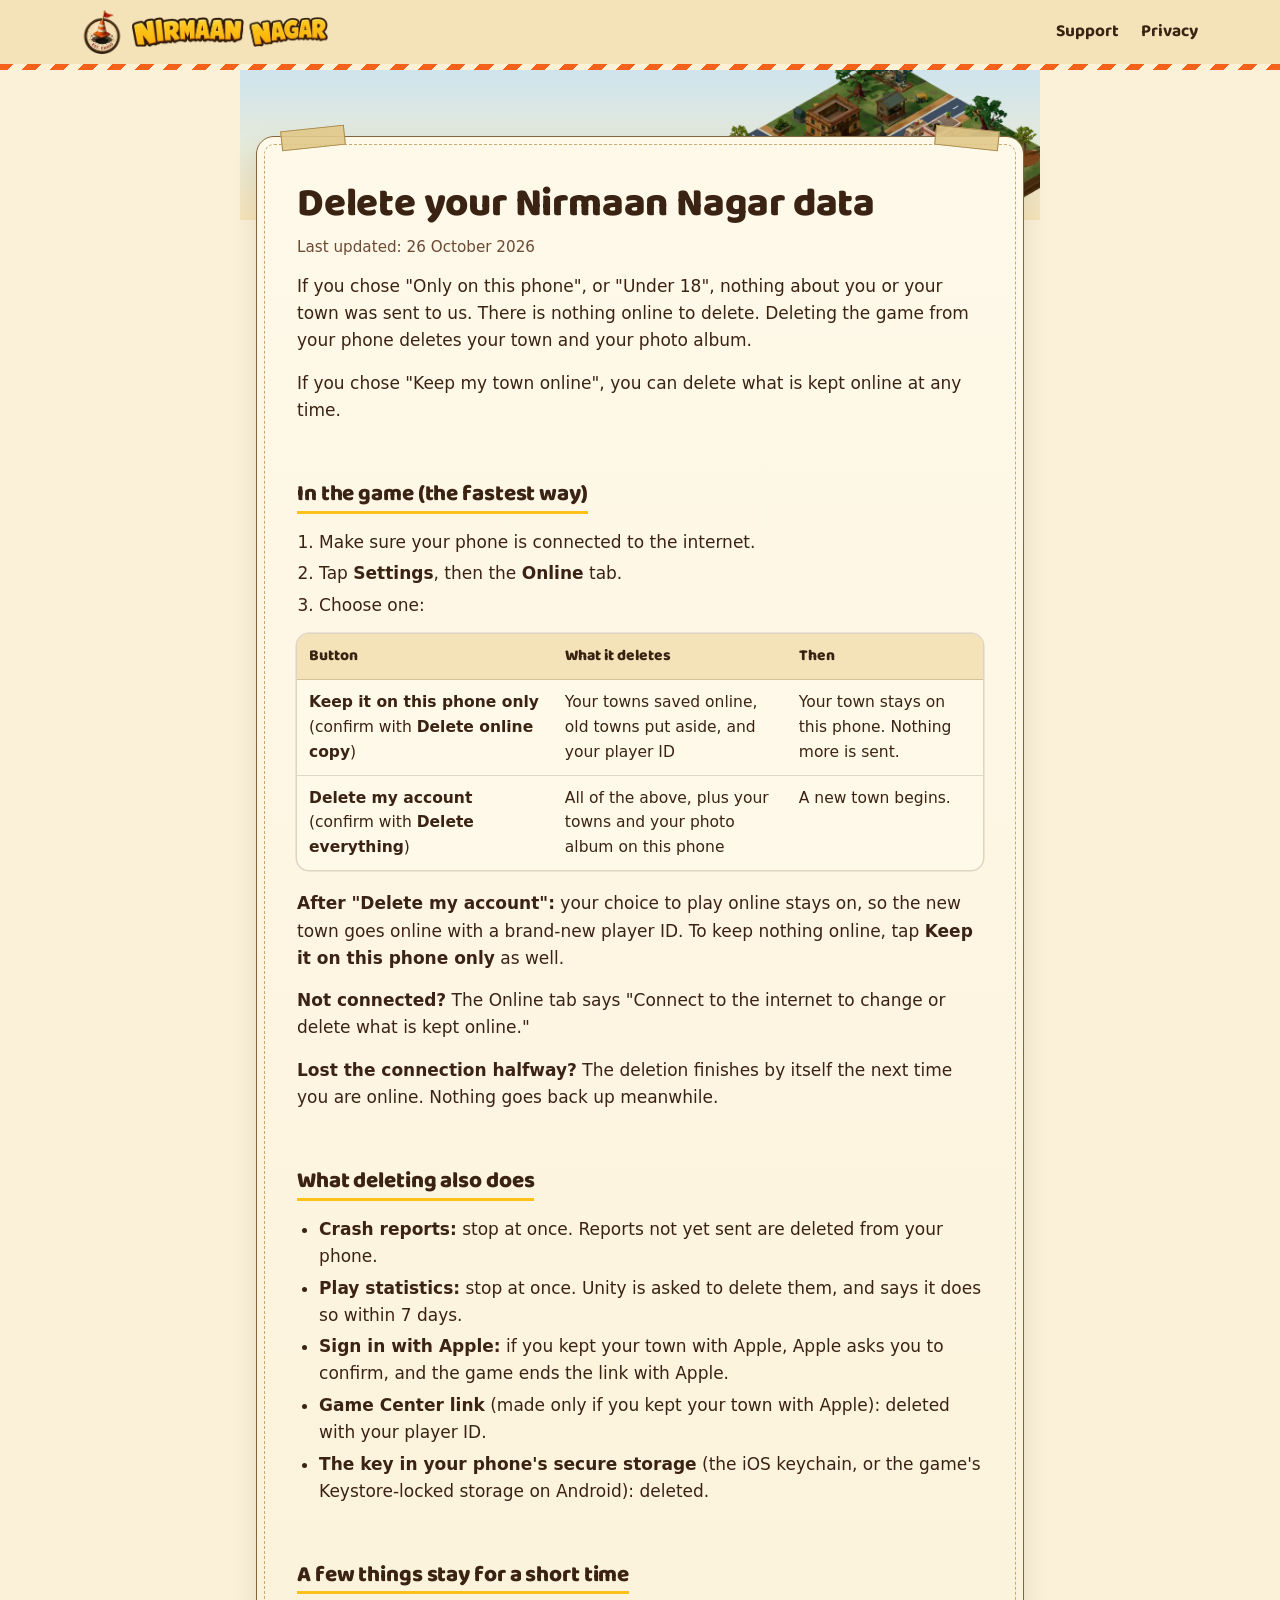
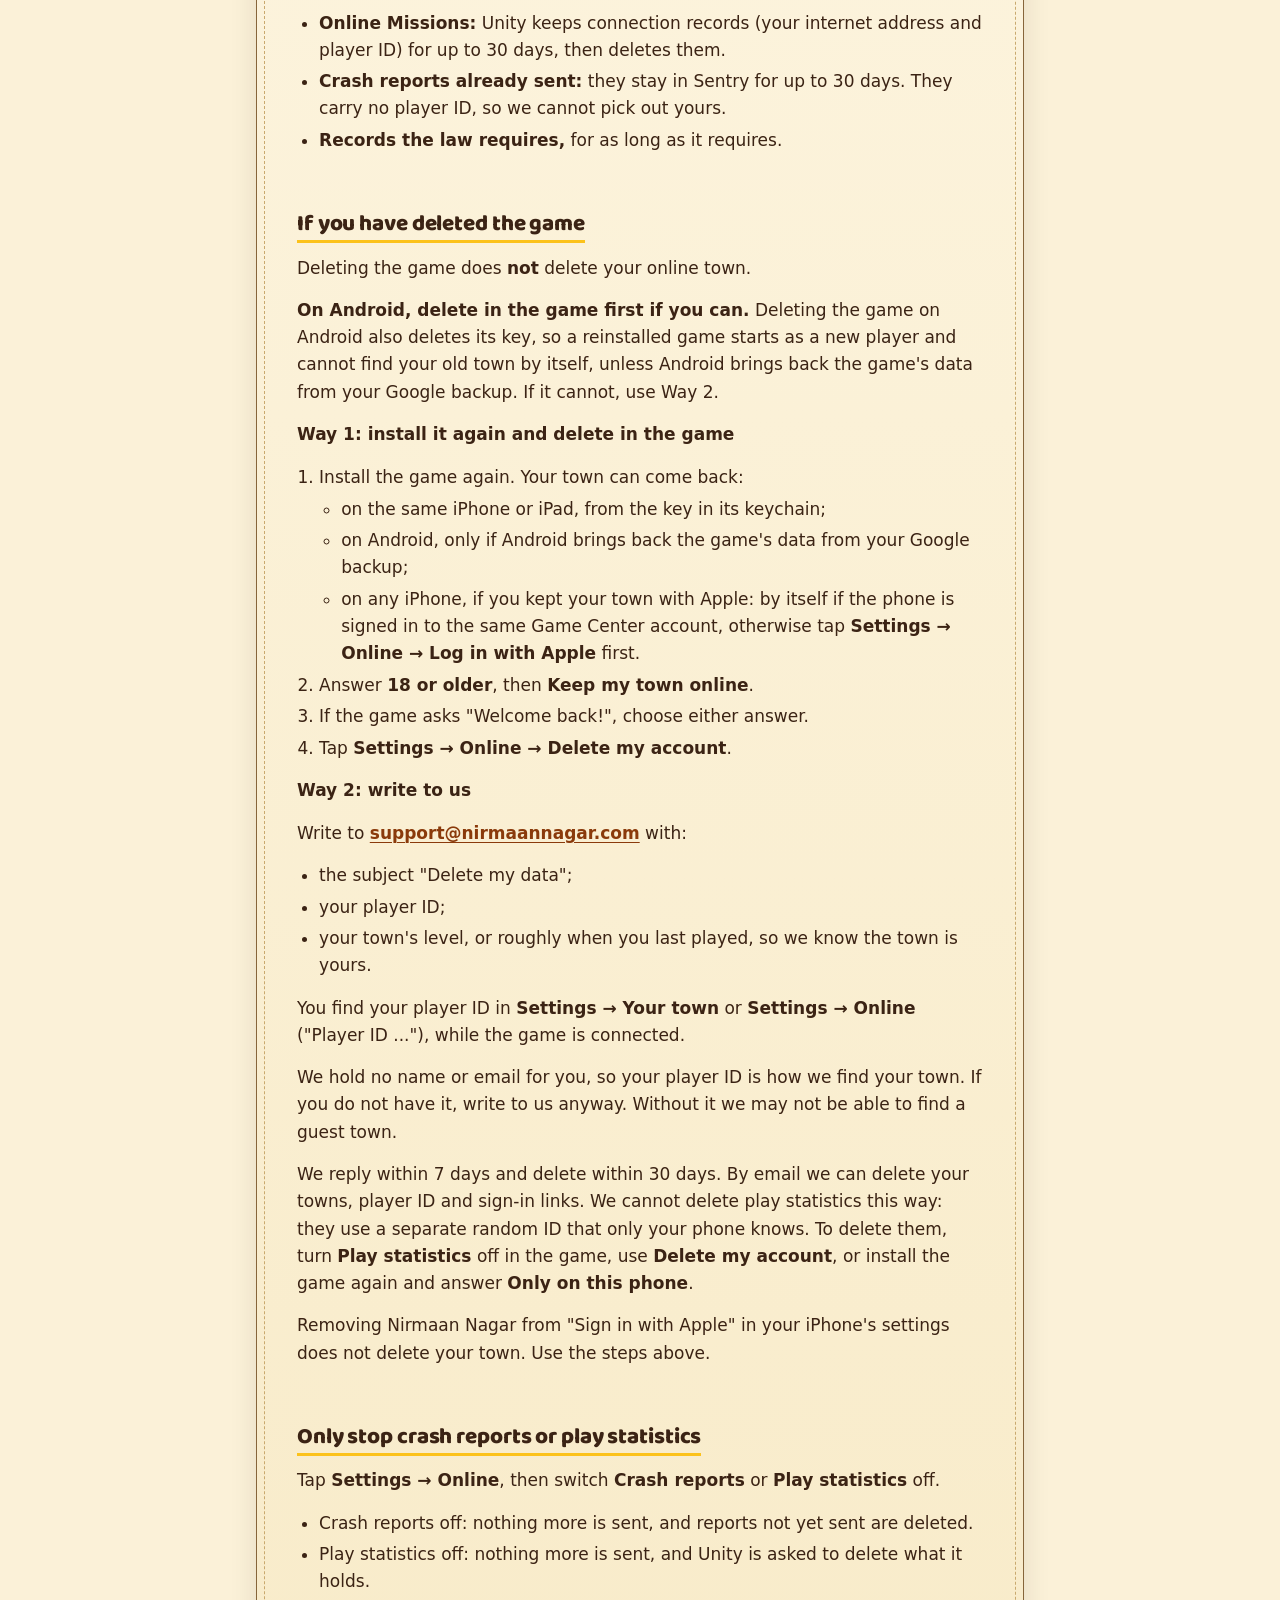
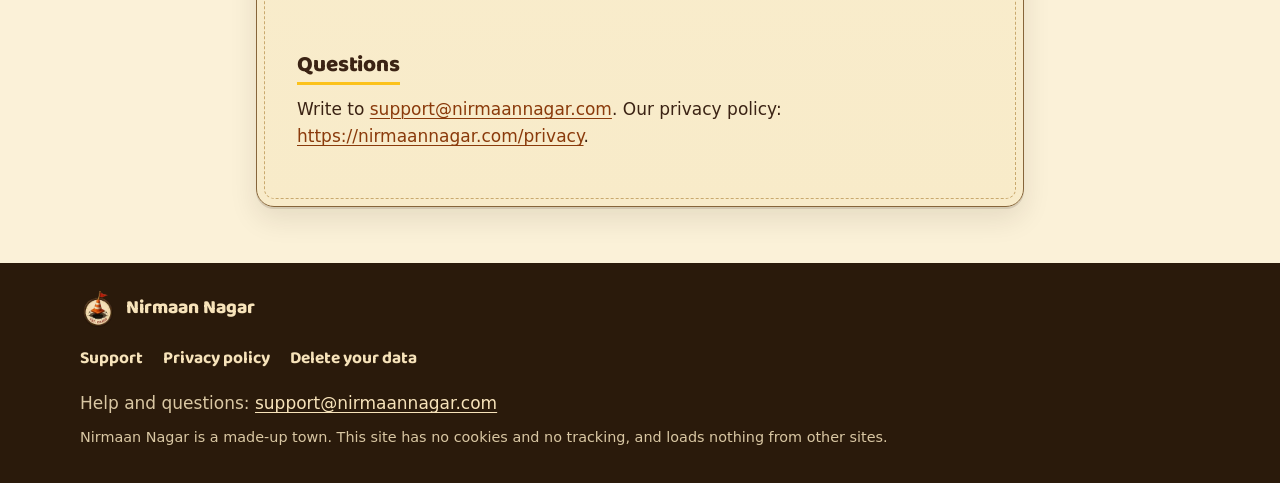
==== commit e44f69a3: "Update the site: the privacy and deletion pages cover Android (the Google Play test)" ====
--- a/delete/index.html
+++ b/delete/index.html
@@ -54,13 +54,14 @@
 <p><strong>Not connected?</strong> The Online tab says "Connect to the internet to change or delete what is kept online."</p>
 <p><strong>Lost the connection halfway?</strong> The deletion finishes by itself the next time you are online. Nothing goes back up meanwhile.</p>
 <h2 id="what-deleting-also-does">What deleting also does</h2>
-<ul><li><strong>Crash reports:</strong> stop at once. Reports not yet sent are deleted from your phone.</li><li><strong>Play statistics:</strong> stop at once. Unity is asked to delete them, and says it does so within 7 days.</li><li><strong>Sign in with Apple:</strong> if you kept your town with Apple, Apple asks you to confirm, and the game ends the link with Apple.</li><li><strong>Game Center link</strong> (made only if you kept your town with Apple): deleted with your player ID.</li><li><strong>The key in your phone's keychain:</strong> deleted.</li></ul>
+<ul><li><strong>Crash reports:</strong> stop at once. Reports not yet sent are deleted from your phone.</li><li><strong>Play statistics:</strong> stop at once. Unity is asked to delete them, and says it does so within 7 days.</li><li><strong>Sign in with Apple:</strong> if you kept your town with Apple, Apple asks you to confirm, and the game ends the link with Apple.</li><li><strong>Game Center link</strong> (made only if you kept your town with Apple): deleted with your player ID.</li><li><strong>The key in your phone's secure storage</strong> (the iOS keychain, or the game's Keystore-locked storage on Android): deleted.</li></ul>
 <h2 id="a-few-things-stay-for-a-short-time">A few things stay for a short time</h2>
 <ul><li><strong>Online Missions:</strong> Unity keeps connection records (your internet address and player ID) for up to 30 days, then deletes them.</li><li><strong>Crash reports already sent:</strong> they stay in Sentry for up to 30 days. They carry no player ID, so we cannot pick out yours.</li><li><strong>Records the law requires,</strong> for as long as it requires.</li></ul>
 <h2 id="if-you-have-deleted-the-game">If you have deleted the game</h2>
 <p>Deleting the game does <strong>not</strong> delete your online town.</p>
+<p><strong>On Android, delete in the game first if you can.</strong> Deleting the game on Android also deletes its key, so a reinstalled game starts as a new player and cannot find your old town by itself, unless Android brings back the game's data from your Google backup. If it cannot, use Way 2.</p>
 <p><strong>Way 1: install it again and delete in the game</strong></p>
-<ol><li>Install the game again. Your town can come back:<ul><li>on the same phone, from the key in its keychain;</li><li>on any iPhone, if you kept your town with Apple: by itself if the phone is signed in to the same Game Center account, otherwise tap <strong>Settings → Online → Log in with Apple</strong> first.</li></ul></li><li>Answer <strong>18 or older</strong>, then <strong>Keep my town online</strong>.</li><li>If the game asks "Welcome back!", choose either answer.</li><li>Tap <strong>Settings → Online → Delete my account</strong>.</li></ol>
+<ol><li>Install the game again. Your town can come back:<ul><li>on the same iPhone or iPad, from the key in its keychain;</li><li>on Android, only if Android brings back the game's data from your Google backup;</li><li>on any iPhone, if you kept your town with Apple: by itself if the phone is signed in to the same Game Center account, otherwise tap <strong>Settings → Online → Log in with Apple</strong> first.</li></ul></li><li>Answer <strong>18 or older</strong>, then <strong>Keep my town online</strong>.</li><li>If the game asks "Welcome back!", choose either answer.</li><li>Tap <strong>Settings → Online → Delete my account</strong>.</li></ol>
 <p><strong>Way 2: write to us</strong></p>
 <p>Write to <strong><a href="mailto:support@nirmaannagar.com">support@nirmaannagar.com</a></strong> with:</p>
 <ul><li>the subject "Delete my data";</li><li>your player ID;</li><li>your town's level, or roughly when you last played, so we know the town is yours.</li></ul>
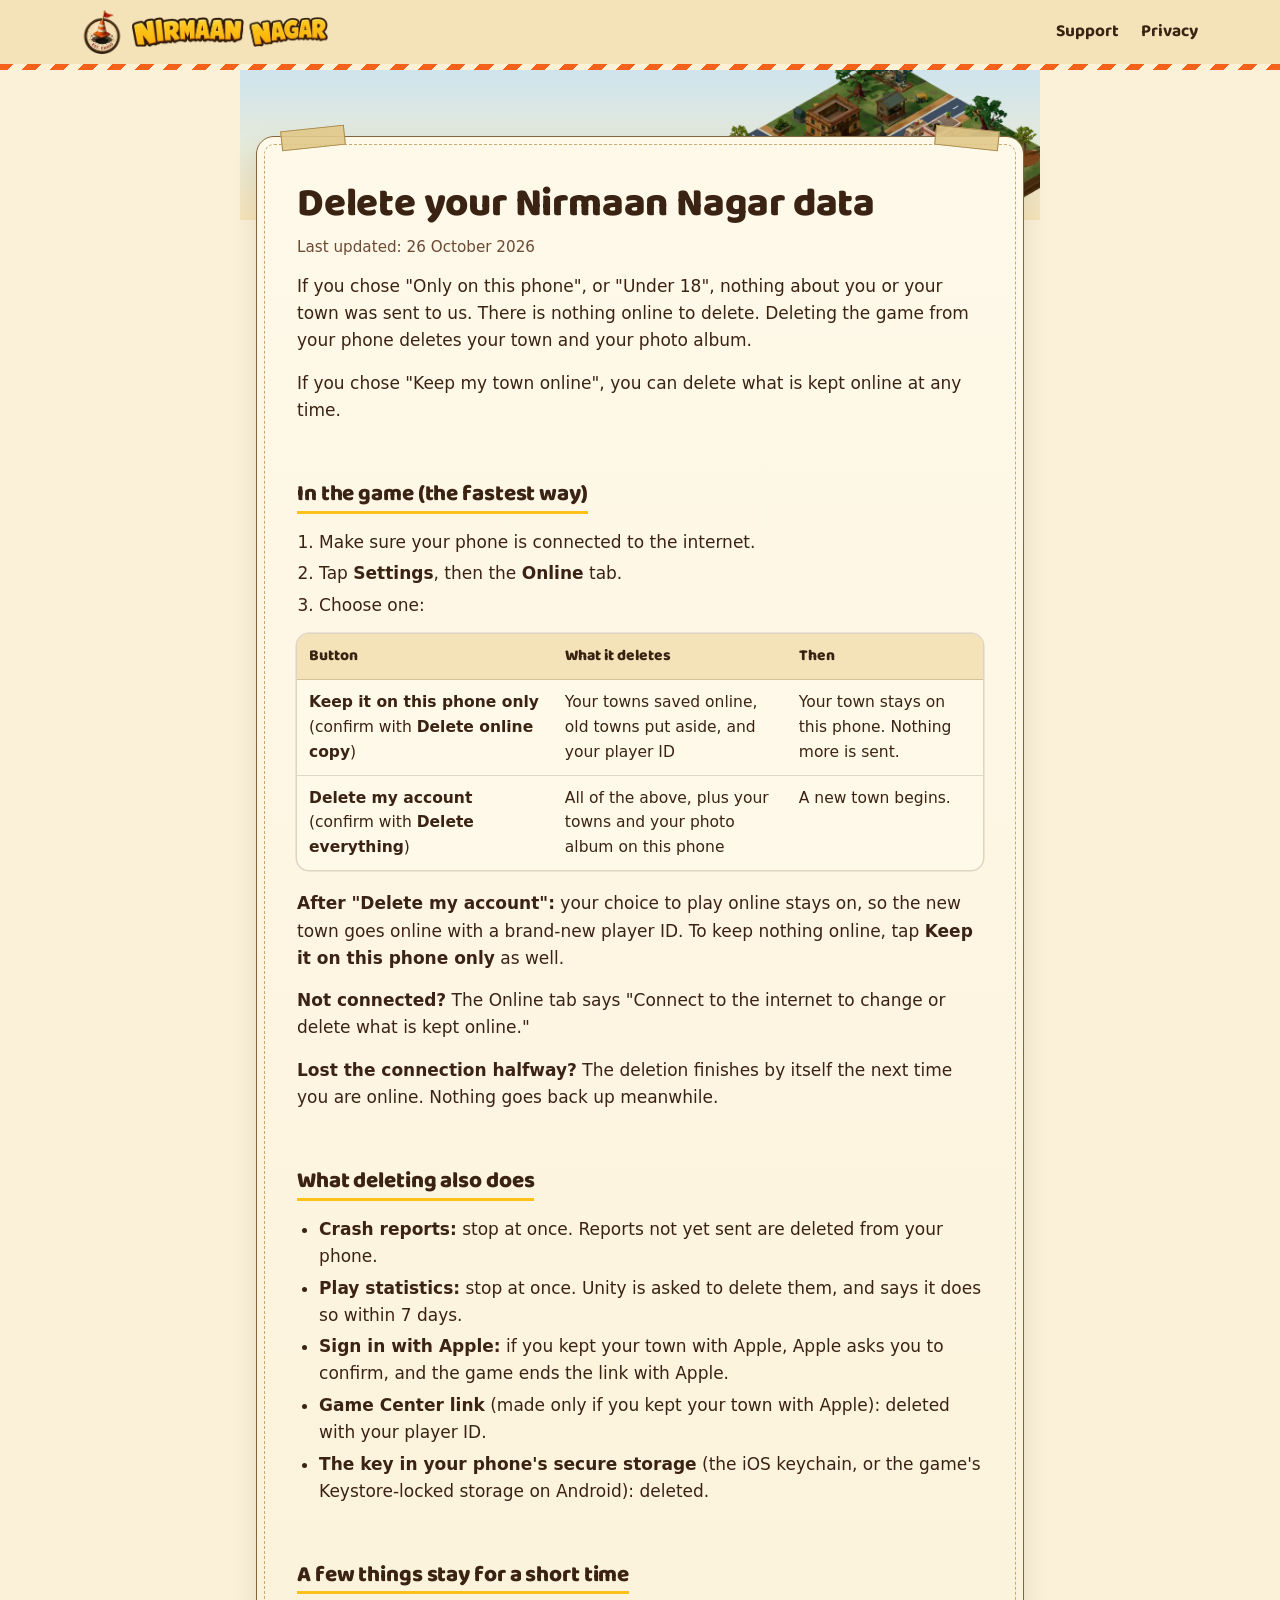
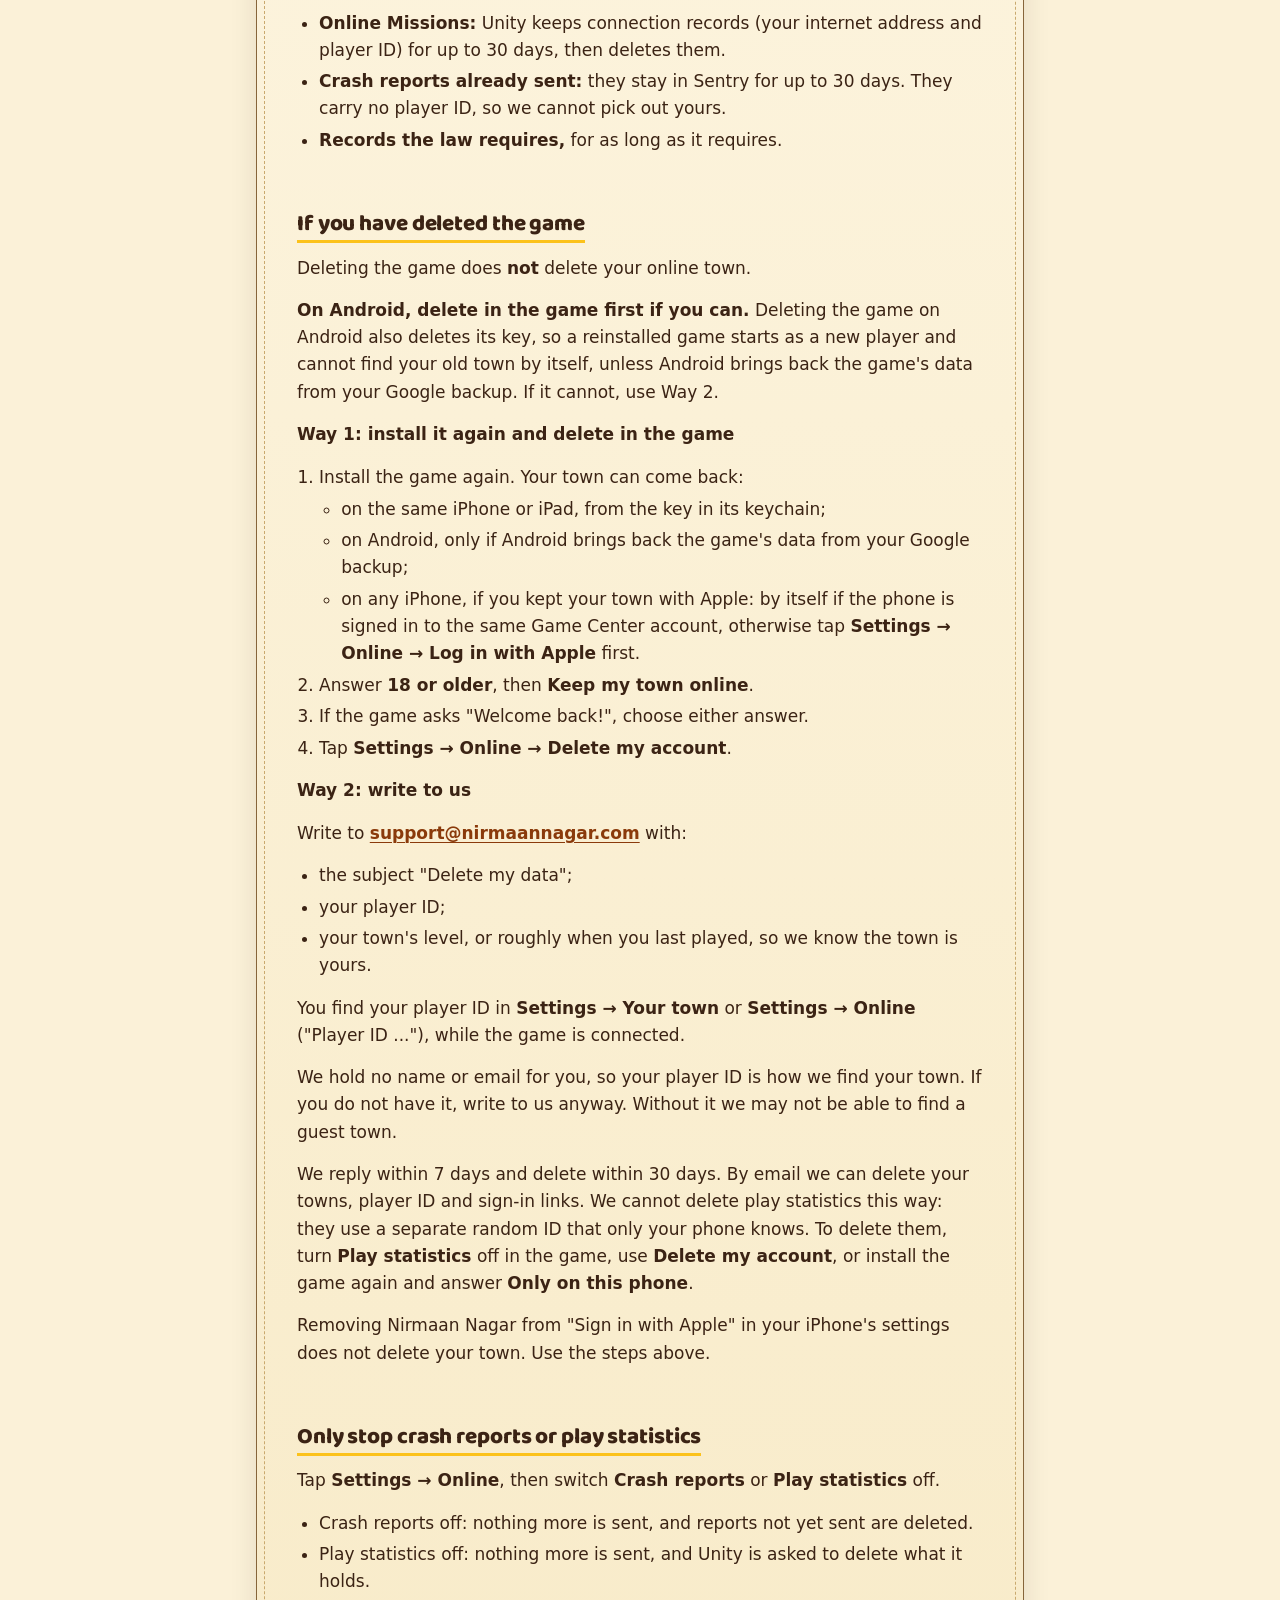
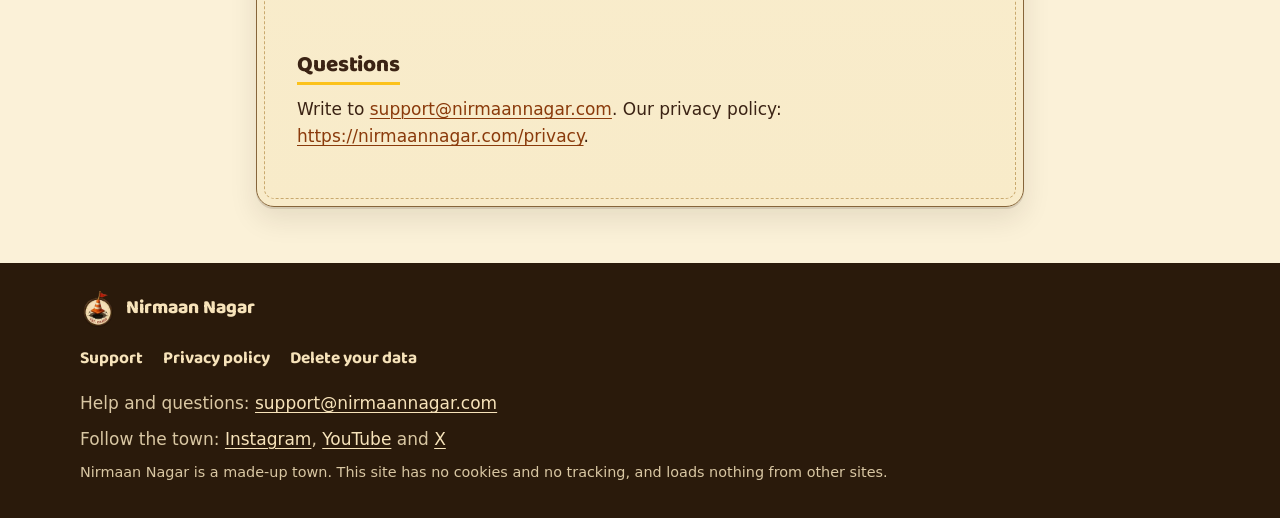
==== commit d2396391: "The footer: follow the town on Instagram, YouTube and X" ====
--- a/delete/index.html
+++ b/delete/index.html
@@ -81,6 +81,7 @@
 <a class="foot-brand" href="../"><img src="../assets/badge.webp" width="96" height="96" alt=""><span>Nirmaan Nagar</span></a>
 <nav class="foot-links" aria-label="More"><a href="../support/">Support</a><a href="../privacy/">Privacy policy</a><a href="../delete/">Delete your data</a></nav>
 <p>Help and questions: <a href="mailto:support@nirmaannagar.com">support@nirmaannagar.com</a></p>
+<p>Follow the town: <a href="https://www.instagram.com/nirmaannagar/" rel="me noopener">Instagram</a>, <a href="https://www.youtube.com/@nirmaannagar" rel="me noopener">YouTube</a> and <a href="https://x.com/nirmaannagar" rel="me noopener">X</a></p>
 <p class="small">Nirmaan Nagar is a made-up town. This site has no cookies and no tracking, and loads nothing from other sites.</p>
 </div>
 </footer>
--- a/assets/site.css
+++ b/assets/site.css
@@ -522,6 +522,9 @@
 .launch-words { flex: 1 1 18rem; min-width: 0; }
 .launch-words h2 { margin-top: 0; }
 .launch-words .small { color: var(--ink-2); }
+.beta-steps { list-style: none; margin: .2em 0 .9em; padding: 0; display: grid; gap: 12px; }
+.beta-steps li { display: flex; flex-wrap: wrap; align-items: center; gap: 8px 10px; }
+.beta-steps .small { flex-basis: 100%; margin: 0; }
 .launch-art { justify-self: center; width: min(100%, 48rem); margin-bottom: 32px; }
 .milestone {
 position: relative; flex: none; width: 7.4rem; margin: 0; padding: 3.15rem .4rem .75rem; overflow: hidden;
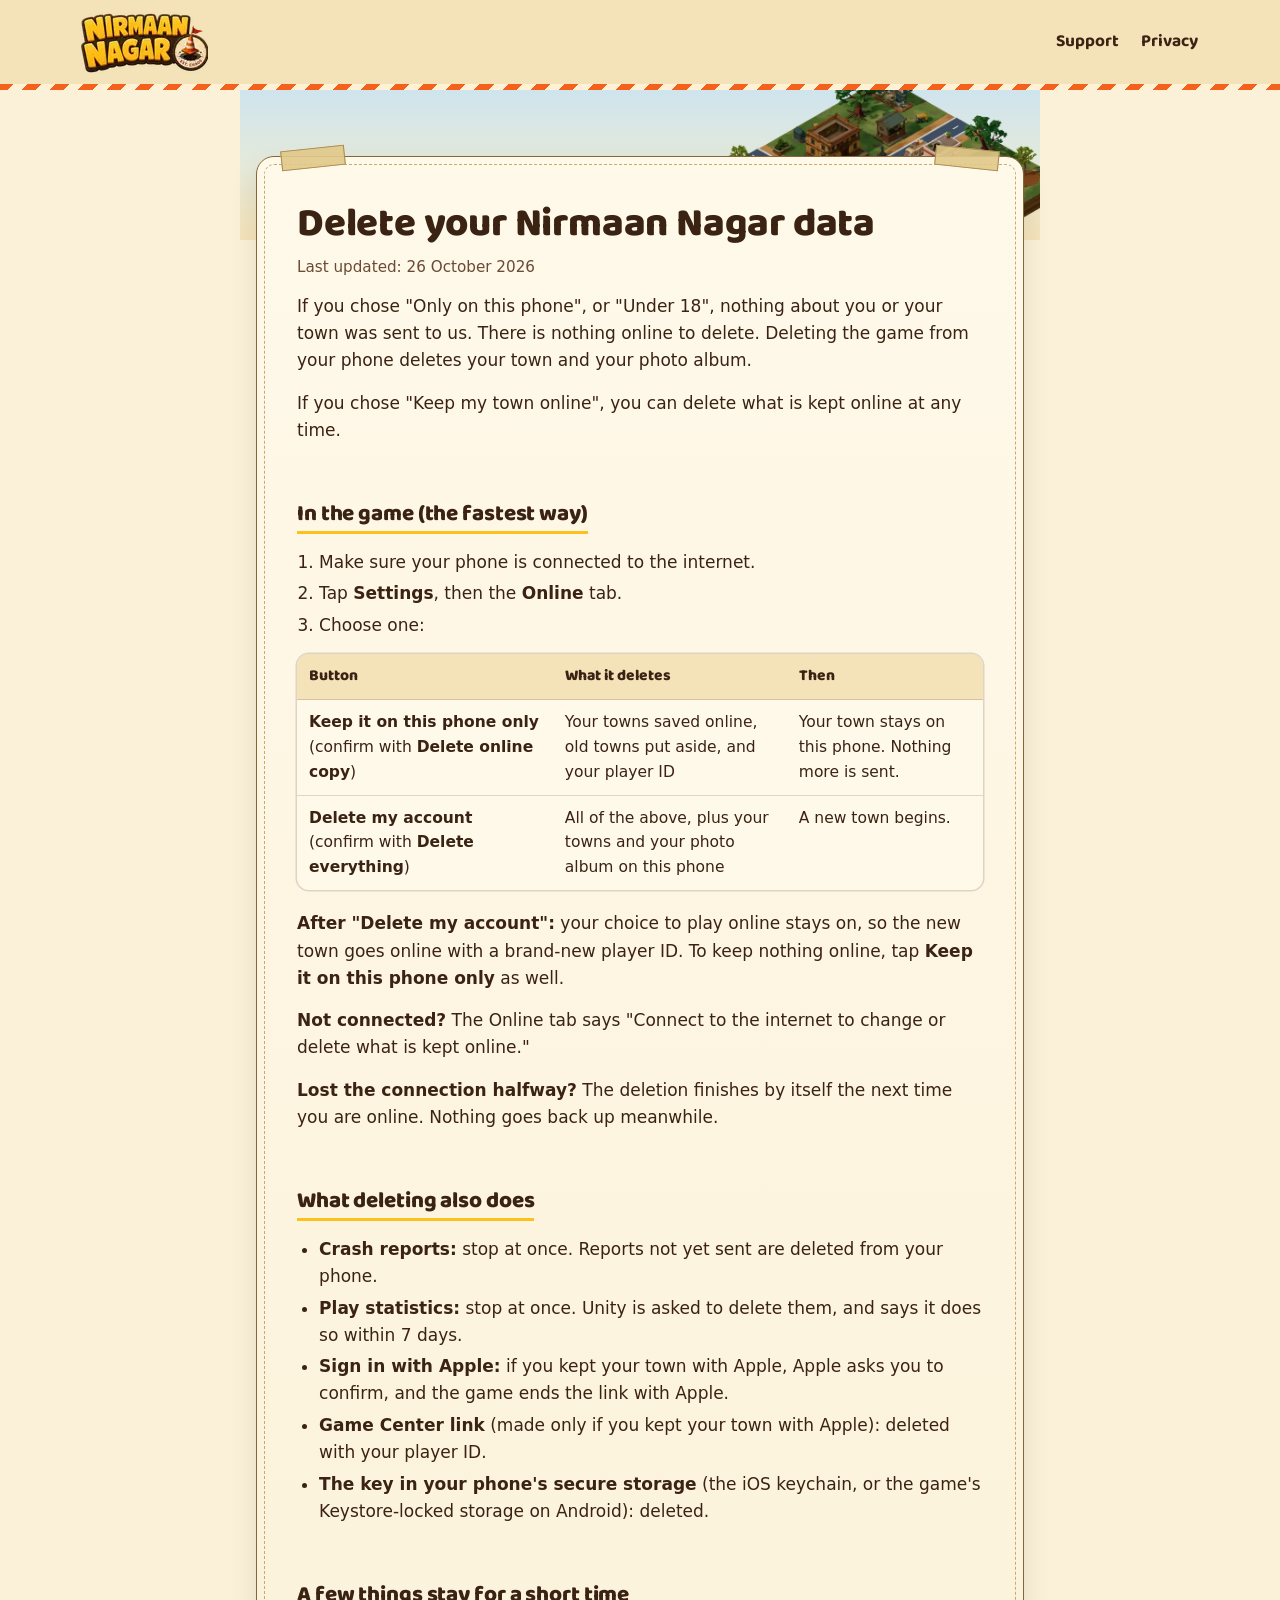
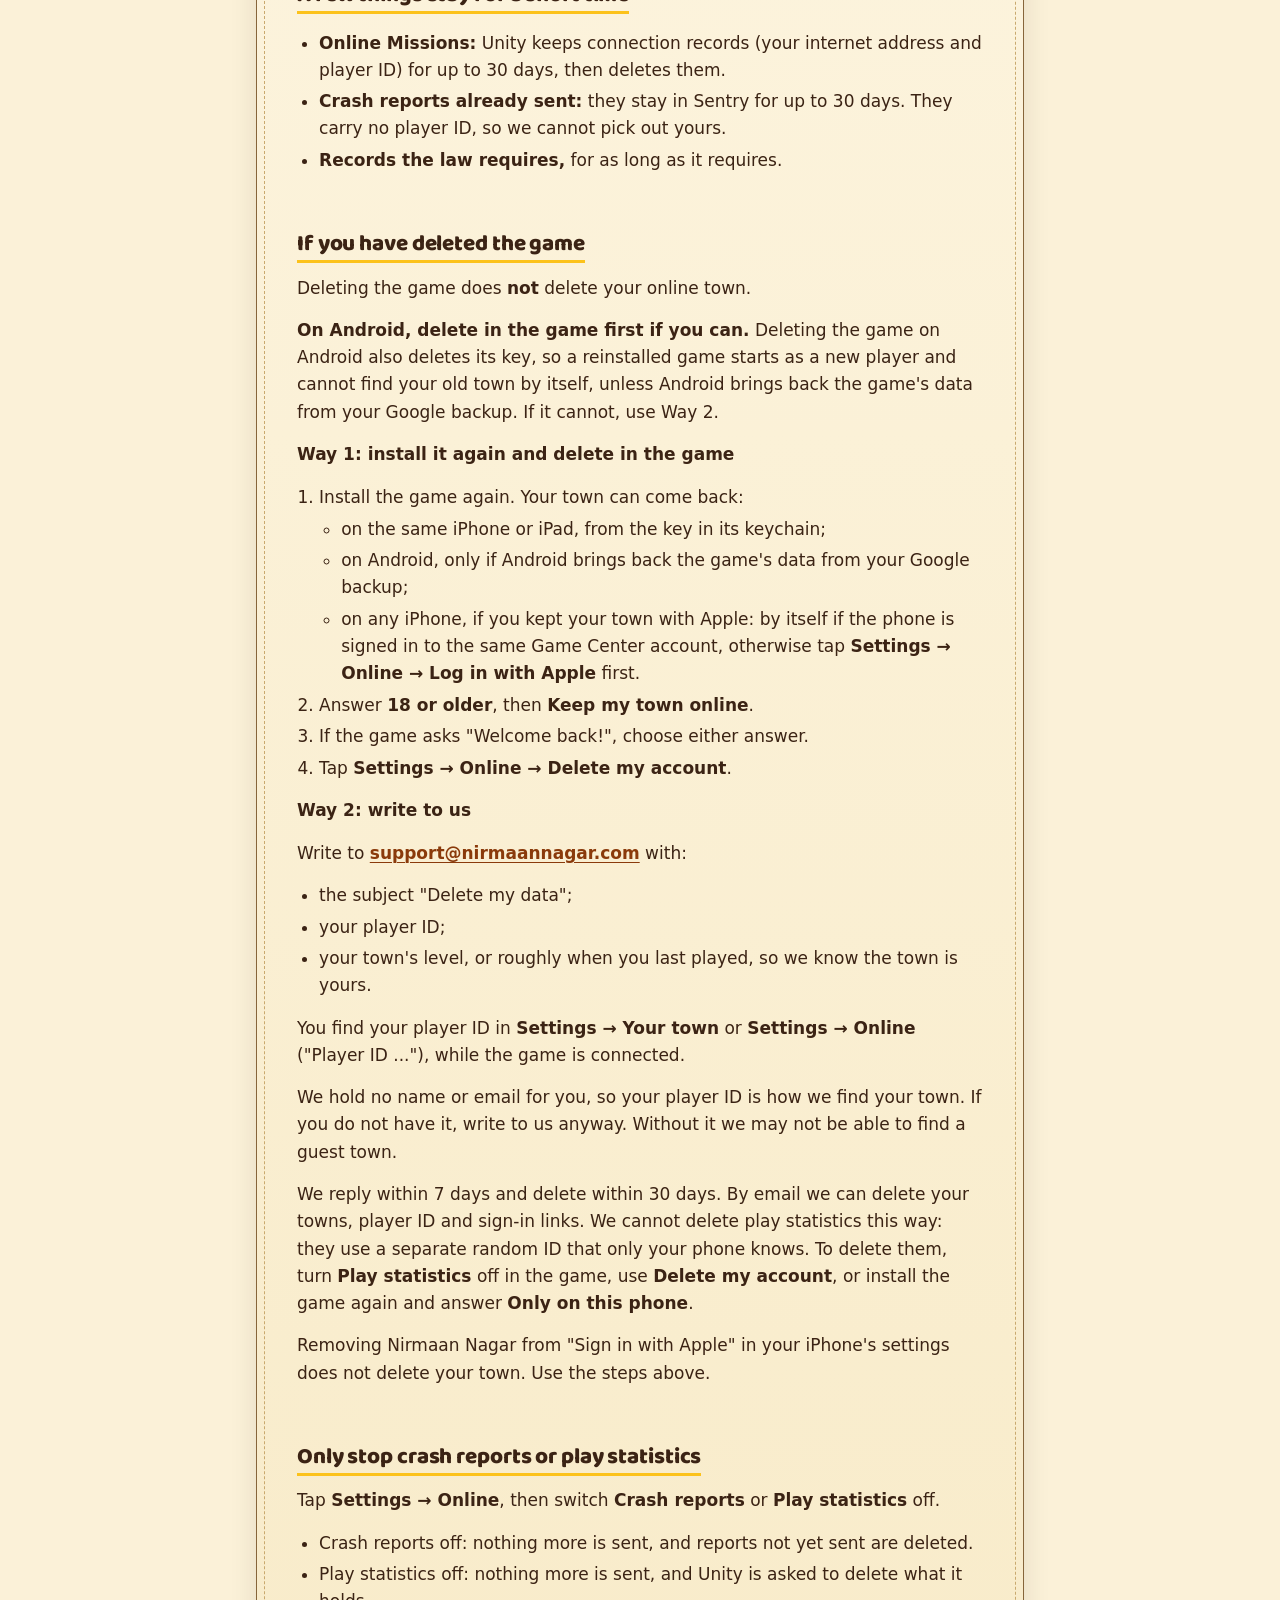
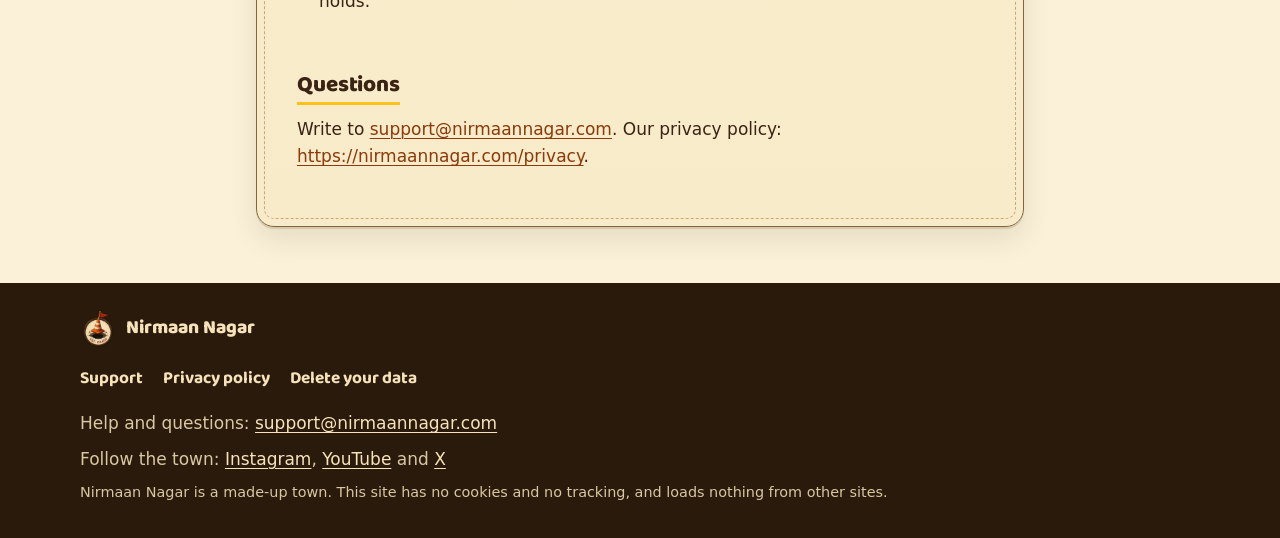
==== commit 30e78246: "The new home page: the bazaar as a miniature, enamel signs, the new pictures; the stacked logo on ev" ====
--- a/delete/index.html
+++ b/delete/index.html
@@ -17,16 +17,16 @@
 <meta property="og:url" content="https://nirmaannagar.com/delete/">
 <meta property="og:title" content="Delete your data · Nirmaan Nagar">
 <meta property="og:description" content="How to delete what Nirmaan Nagar keeps online, in the game or by email.">
-<meta property="og:image" content="https://nirmaannagar.com/assets/og.jpg">
+<meta property="og:image" content="https://nirmaannagar.com/assets/og-2.jpg">
 <meta property="og:image:type" content="image/jpeg">
 <meta property="og:image:width" content="1200">
 <meta property="og:image:height" content="630">
-<meta property="og:image:alt" content="Nirmaan Nagar, est. chaos: the yellow logo, “Coming soon on the App Store” and “A little city, a glorious mess.”, beside a busy junction in the game, cows sitting among the shops and autos.">
+<meta property="og:image:alt" content="Nirmaan Nagar, est. chaos: the yellow logo and “A little city, a glorious mess.” with “Beta open” and “nirmaannagar.com” on plates, beside a busy junction in the game, cows sitting among the shops and autos.">
 <meta name="twitter:card" content="summary_large_image">
 <meta name="twitter:title" content="Delete your data · Nirmaan Nagar">
 <meta name="twitter:description" content="How to delete what Nirmaan Nagar keeps online, in the game or by email.">
-<meta name="twitter:image" content="https://nirmaannagar.com/assets/og.jpg">
-<meta name="twitter:image:alt" content="Nirmaan Nagar, est. chaos: the yellow logo, “Coming soon on the App Store” and “A little city, a glorious mess.”, beside a busy junction in the game, cows sitting among the shops and autos.">
+<meta name="twitter:image" content="https://nirmaannagar.com/assets/og-2.jpg">
+<meta name="twitter:image:alt" content="Nirmaan Nagar, est. chaos: the yellow logo and “A little city, a glorious mess.” with “Beta open” and “nirmaannagar.com” on plates, beside a busy junction in the game, cows sitting among the shops and autos.">
 <link rel="icon" href="../assets/icon-64.png" sizes="64x64" type="image/png">
 <link rel="apple-touch-icon" href="../assets/apple-touch-icon.png">
 <link rel="preload" href="../assets/fonts/baloo2-latin.woff2" as="font" type="font/woff2" crossorigin>
@@ -36,12 +36,12 @@
 <a class="skip" href="#main">Skip to the page</a>
 <header class="top">
 <div class="bar">
-<a class="brand" href="../"><img class="brand-badge" src="../assets/badge.webp" width="96" height="96" alt=""><img class="brand-word" src="../assets/wordmark.webp" width="419" height="64" alt="Nirmaan Nagar"></a>
+<a class="brand" href="../"><img class="brand-logo" src="../assets/media/logo-bar-128.webp" srcset="../assets/media/logo-bar-128.webp 128w, ../assets/media/logo-bar-256.webp 256w, ../assets/media/logo-bar-384.webp 384w" sizes="128px" width="128" height="64" alt="Nirmaan Nagar"></a>
 <nav aria-label="Site"><a href="../support/">Support</a><a href="../privacy/">Privacy</a></nav>
 </div>
 </header>
 <main id="main" class="doc">
-<div class="sky-band sky-thin" aria-hidden="true"><img class="sky-town" src="../assets/town/still-960.webp" width="960" height="635" alt="" decoding="async"></div>
+<div class="sky-band sky-thin" aria-hidden="true"><img class="sky-town" src="../assets/town/still-960.webp" srcset="../assets/town/still-960.webp 960w, ../assets/town/still-1280.webp 1280w, ../assets/town/still-1920.webp 1920w" sizes="(min-width: 700px) min(56vw, 620px), min(165vw, 640px)" width="960" height="635" alt="" decoding="async"></div>
 <article class="sheet">
 <h1>Delete your Nirmaan Nagar data</h1>
 <p class="updated">Last updated: 26 October 2026</p>
@@ -78,7 +78,7 @@
 </main>
 <footer class="foot">
 <div class="foot-in">
-<a class="foot-brand" href="../"><img src="../assets/badge.webp" width="96" height="96" alt=""><span>Nirmaan Nagar</span></a>
+<a class="foot-brand" href="../"><img src="../assets/badge.webp" srcset="../assets/badge.webp 96w, ../assets/badge-128.webp 128w" sizes="36px" width="96" height="96" alt=""><span>Nirmaan Nagar</span></a>
 <nav class="foot-links" aria-label="More"><a href="../support/">Support</a><a href="../privacy/">Privacy policy</a><a href="../delete/">Delete your data</a></nav>
 <p>Help and questions: <a href="mailto:support@nirmaannagar.com">support@nirmaannagar.com</a></p>
 <p>Follow the town: <a href="https://www.instagram.com/nirmaannagar/" rel="me noopener">Instagram</a>, <a href="https://www.youtube.com/@nirmaannagar" rel="me noopener">YouTube</a> and <a href="https://x.com/nirmaannagar" rel="me noopener">X</a></p>
--- a/assets/site.css
+++ b/assets/site.css
@@ -217,6 +217,7 @@
 .logo img { display: block; width: 100%; height: auto; filter: drop-shadow(0 6px 0 rgba(42, 26, 11, .16)); transform-origin: 45% 70%; }
 .tagline { font-family: var(--display); font-weight: 800; font-size: clamp(1.6rem, 3vw, 2.3rem); line-height: 1.1; margin: .2em 0 .3em; text-wrap: balance; }
 .lede { font-size: 1.12rem; line-height: 1.55; margin: 0 0 1.2em; color: var(--ink); }
+.what { display: none; }
 .stage-cta { display: flex; flex-wrap: wrap; align-items: center; gap: 10px 14px; margin: 0 0 1em; }
 .soon-for { font-family: var(--display); font-weight: 700; font-size: 1rem; color: var(--ink-2); }
 .stage-hint { display: inline-flex; align-items: center; gap: .5em; margin: 0; font-family: var(--display); font-weight: 700; font-size: .98rem; color: var(--ink-2); }
@@ -230,6 +231,7 @@
 .stage-copy > * { max-width: min(100%, 24rem); }
 .logo { max-width: min(78%, 17rem); }
 .stage .lede { display: none; }
+.stage .what { display: block; margin: 0 0 .8em; font-size: 1.06rem; line-height: 1.4; text-wrap: balance; }
 }
 @media (max-width: 599px) { .stage-still { aspect-ratio: 1 / 1; } }
 @media (min-width: 900px) and (max-height: 520px) { .logo { max-width: 16rem; } .stage-copy > * { max-width: 22rem; } }
@@ -556,7 +558,7 @@
 @media (max-width: 699px) {
 .sky-band { display: flex; flex-direction: column; min-height: 0; }
 .sky-in { order: 1; width: 100%; }
-.sky-town { order: 2; position: relative; right: auto; bottom: auto; width: 150%; max-width: none; margin: -6px 0 -46% -25%; }
+.sky-town { order: 2; position: relative; right: auto; bottom: auto; width: min(150%, 640px); max-width: none; margin: -6px 0 -46% -25%; }
 .sky-thin .sky-town { margin: 0 0 -58% -25%; }
 .doc .sky-thin + .sheet { margin-top: -36px; }
 }
